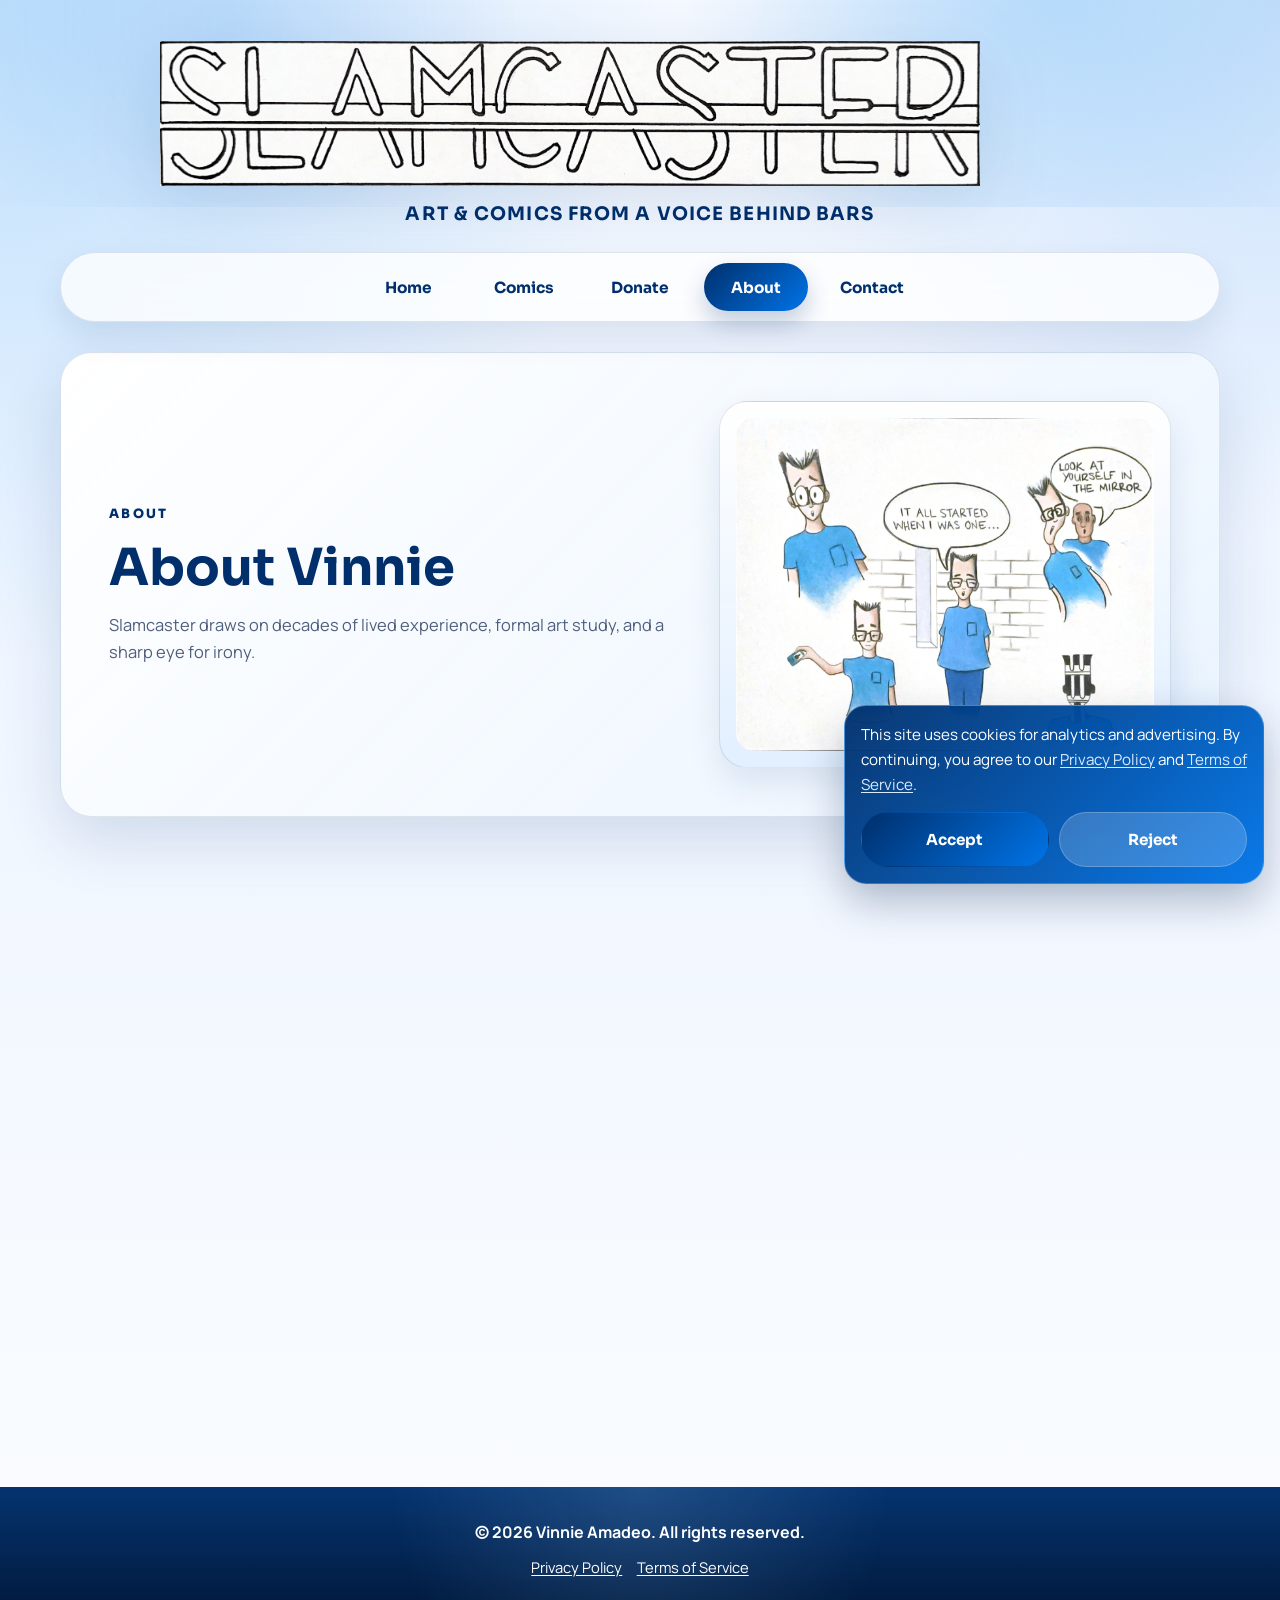
==== about.html @ 53036227 "modernization overhaul" ====
﻿<!DOCTYPE html>
<html lang="en">
<head>
  <meta charset="UTF-8" />
  <meta name="viewport" content="width=device-width, initial-scale=1.0" />
  <title>About - Slamcaster</title>
  <link rel="icon" type="image/png" href="logos/SCLOGO-PFP-1-min.png" />
  <link rel="stylesheet" href="assets/css/site.css" />
  <script async src="https://www.googletagmanager.com/gtag/js?id=G-ZVPXQR0PH9"></script>
  <script>
    window.dataLayer = window.dataLayer || [];
    function gtag() { dataLayer.push(arguments); }
    gtag("consent", "default", {
      ad_storage: "denied",
      analytics_storage: "denied"
    });
    gtag("js", new Date());
    gtag("config", "G-ZVPXQR0PH9");
  </script>
  <script src="assets/js/site.js" defer></script>
</head>
<body>
  <div class="site-shell">
    <header class="hero-header">
      <div class="page-width header-inner" data-reveal>
        <a class="brand-link" href="index.html" aria-label="Slamcaster home">
          <img class="brand-logo" src="Sc-logo1-1.png" alt="Slamcaster Logo" />
        </a>
        <p class="tagline">Art &amp; Comics from a Voice Behind Bars</p>
      </div>
    </header>

    <div class="nav-shell">
      <div class="page-width nav-inner">
        <button class="menu-toggle" type="button" aria-expanded="false" aria-controls="site-nav" data-menu-toggle>Menu</button>
        <nav class="site-nav" id="site-nav" data-site-nav>
          <a class="nav-link" href="index.html">Home</a>
          <a class="nav-link" href="comics.html">Comics</a>
          <a class="nav-link" href="donate.html">Donate</a>
          <a class="nav-link" href="about.html">About</a>
          <a class="nav-link" href="contact.html">Contact</a>
        </nav>
      </div>
    </div>

    <main class="page page-width">
      <section class="page-hero" data-reveal>
        <div class="hero-copy">
          <p class="eyebrow">About</p>
          <h1 class="page-title">About Vinnie</h1>
          <p class="page-intro">Slamcaster draws on decades of lived experience, formal art study, and a sharp eye for irony.</p>
        </div>

        <div class="hero-media">
          <div class="image-frame">
            <img src="logos/SCLOGO-vinnie-clones-1-min.png" alt="Vinnie Amadeo" />
          </div>
        </div>
      </section>

      <section class="split-layout">
        <article class="panel prose-card" data-reveal>
          <h2 class="panel-title">About Vinnie</h2>
          <p>Slamcaster draws on Vinnie Amadeo&#39;s 30+ years in the California penal system, starting out in Los Padrinos Juvenile Hall at the age of 14 and continuing through an as-yet-undetermined release date set by the California Board of Parole Hearings. Mr. Amadeo immersed himself in the arts in total isolation for over ten years at the Pelican Bay Fine Arts Academy and spent an additional two years studying comics and sequential art at Lancaster State University. His lifelong vision? To poke fun at every inmate, guard, nurse, doctor, psychiatrist, dentist, gang member, or anyone else unlucky enough to fall in the sights of his sketch pencil.</p>
          <p>Every comic he draws is rooted in a real event that actually happened. As Vinnie says, "Humor allows you to make a point without drawing blood." While he might be poking fun at just about everyone in his visual range, he&#39;s never trying to hurt feelings-he just loves irony, and there&#39;s a whole lot of that going on &#39;round here.</p>
        </article>

        <aside class="panel" data-reveal>
          <h2 class="panel-title">Visual Identity</h2>
          <p class="panel-subtitle">The Slamcaster logo family stays front and center in the redesign while the page layout becomes cleaner, brighter, and easier to navigate.</p>
          <div class="image-frame">
            <img src="logos/SCLOGO-vinnie-clones-1-min.png" alt="Vinnie Amadeo logo art" />
          </div>
        </aside>
      </section>
    </main>

    <footer class="site-footer">
      <div class="page-width footer-inner">
        <p class="footer-copy">&copy; 2026 Vinnie Amadeo. All rights reserved.</p>
        <div class="footer-links">
          <a href="privacy.html">Privacy Policy</a>
          <a href="terms.html">Terms of Service</a>
        </div>
      </div>
    </footer>
  </div>
</body>
</html>
---- assets/css/site.css ----
﻿@import url("https://fonts.googleapis.com/css2?family=Manrope:wght@400;500;600;700;800&family=Sora:wght@400;600;700;800&display=swap");

:root {
  --navy: #002f6c;
  --blue: #0074e8;
  --sky: #90caf9;
  --ink: #10223f;
  --muted: #4f5f7b;
  --surface: rgba(255, 255, 255, 0.82);
  --surface-strong: #ffffff;
  --surface-soft: rgba(235, 245, 255, 0.9);
  --border: rgba(0, 47, 108, 0.12);
  --border-strong: rgba(0, 47, 108, 0.2);
  --shadow: 0 24px 60px rgba(0, 47, 108, 0.14);
  --shadow-soft: 0 14px 32px rgba(0, 47, 108, 0.1);
  --radius-xl: 32px;
  --radius-lg: 24px;
  --radius-md: 18px;
  --radius-sm: 14px;
}

*,
*::before,
*::after {
  box-sizing: border-box;
}

html {
  scroll-behavior: smooth;
}

body {
  margin: 0;
  min-height: 100vh;
  font-family: "Manrope", "Trebuchet MS", sans-serif;
  line-height: 1.65;
  color: var(--ink);
  background:
    radial-gradient(circle at top left, rgba(144, 202, 249, 0.55), transparent 32%),
    radial-gradient(circle at top right, rgba(0, 116, 232, 0.18), transparent 26%),
    linear-gradient(180deg, #f5f9ff 0%, #eef5ff 38%, #fbfdff 100%);
}

body::before {
  content: "";
  position: fixed;
  inset: 0;
  pointer-events: none;
  background-image: linear-gradient(rgba(255, 255, 255, 0.28) 1px, transparent 1px),
    linear-gradient(90deg, rgba(255, 255, 255, 0.28) 1px, transparent 1px);
  background-size: 34px 34px;
  mask-image: radial-gradient(circle at center, black 35%, transparent 100%);
  opacity: 0.26;
}

img {
  display: block;
  max-width: 100%;
}

a {
  color: var(--blue);
  text-decoration-thickness: 0.08em;
  text-underline-offset: 0.16em;
}

a:hover {
  text-decoration-color: currentColor;
}

button,
input {
  font: inherit;
}

.site-shell {
  position: relative;
  isolation: isolate;
}

.page-width {
  width: min(1160px, calc(100% - 2rem));
  margin: 0 auto;
}

.hero-header {
  position: relative;
  padding: clamp(1.75rem, 3.2vw, 3rem) 0 1.4rem;
}

.hero-header::before {
  content: "";
  position: absolute;
  inset: 0 0 18% 0;
  background:
    radial-gradient(circle at 18% 12%, rgba(0, 116, 232, 0.12), transparent 28%),
    radial-gradient(circle at 82% 0%, rgba(144, 202, 249, 0.5), transparent 34%);
  z-index: -1;
}

.header-inner {
  display: grid;
  justify-items: center;
  gap: 0.85rem;
  text-align: center;
}

.brand-link {
  display: inline-flex;
  max-width: min(960px, 100%);
}

.brand-logo {
  width: min(100%, 820px);
  height: auto;
  filter: drop-shadow(0 18px 35px rgba(0, 47, 108, 0.12));
}

.tagline {
  margin: 0;
  color: var(--navy);
  font-family: "Sora", "Trebuchet MS", sans-serif;
  font-size: clamp(1rem, 1.45vw, 1.22rem);
  font-weight: 700;
  letter-spacing: 0.06em;
  text-transform: uppercase;
}

.nav-shell {
  position: sticky;
  top: 0;
  z-index: 30;
  padding-bottom: 0.6rem;
}

.nav-inner {
  display: flex;
  align-items: center;
  justify-content: center;
  gap: 1rem;
  padding: 0.6rem 1rem;
  border: 1px solid var(--border);
  border-radius: 999px;
  background: rgba(255, 255, 255, 0.76);
  backdrop-filter: blur(18px);
  box-shadow: var(--shadow-soft);
}

.menu-toggle {
  display: none;
  padding: 0.7rem 1rem;
  border: 1px solid var(--border-strong);
  border-radius: 999px;
  background: var(--surface-strong);
  color: var(--navy);
  font-weight: 800;
  cursor: pointer;
}

.site-nav {
  display: flex;
  flex-wrap: wrap;
  align-items: center;
  justify-content: center;
  gap: 0.75rem;
}

.nav-link {
  display: inline-flex;
  align-items: center;
  justify-content: center;
  min-width: 104px;
  padding: 0.72rem 1.15rem;
  border-radius: 999px;
  color: var(--navy);
  text-decoration: none;
  font-family: "Sora", "Trebuchet MS", sans-serif;
  font-size: 0.96rem;
  font-weight: 700;
  transition: transform 0.2s ease, background-color 0.2s ease, color 0.2s ease,
    box-shadow 0.2s ease;
}

.nav-link:hover,
.nav-link:focus-visible {
  color: var(--surface-strong);
  background: linear-gradient(135deg, var(--navy), var(--blue));
  box-shadow: 0 12px 24px rgba(0, 47, 108, 0.2);
  transform: translateY(-1px);
}

.nav-link[aria-current="page"] {
  color: var(--surface-strong);
  background: linear-gradient(135deg, var(--navy), var(--blue));
  box-shadow: 0 12px 24px rgba(0, 47, 108, 0.24);
}

.page {
  padding: 1.25rem 0 3rem;
}

.page-hero {
  position: relative;
  display: grid;
  grid-template-columns: minmax(0, 1.1fr) minmax(300px, 0.85fr);
  gap: 1.6rem;
  align-items: center;
  padding: clamp(1.5rem, 4vw, 3rem);
  border: 1px solid var(--border);
  border-radius: var(--radius-xl);
  background:
    linear-gradient(135deg, rgba(255, 255, 255, 0.96), rgba(232, 243, 255, 0.9)),
    var(--surface-strong);
  box-shadow: var(--shadow);
  overflow: hidden;
}

.page-hero::after {
  content: "";
  position: absolute;
  inset: auto -5% -45% auto;
  width: min(44vw, 440px);
  aspect-ratio: 1;
  border-radius: 50%;
  background: radial-gradient(circle, rgba(0, 116, 232, 0.16), transparent 68%);
  z-index: 0;
}

.page-hero > * {
  position: relative;
  z-index: 1;
}

.page-hero.hero-single {
  grid-template-columns: 1fr;
}

.hero-copy {
  display: grid;
  gap: 1rem;
}

.eyebrow {
  margin: 0;
  color: var(--navy);
  font-family: "Sora", "Trebuchet MS", sans-serif;
  font-size: 0.8rem;
  font-weight: 800;
  letter-spacing: 0.18em;
  text-transform: uppercase;
}

.page-title {
  margin: 0;
  font-family: "Sora", "Trebuchet MS", sans-serif;
  font-size: clamp(2rem, 4vw, 3.8rem);
  line-height: 1.05;
  color: var(--navy);
}

.page-intro {
  margin: 0;
  max-width: 62ch;
  color: var(--muted);
  font-size: 1.03rem;
}

.hero-actions {
  display: flex;
  flex-wrap: wrap;
  gap: 0.8rem;
}

.hero-media,
.hero-logo-stack,
.image-stack {
  display: grid;
  gap: 1rem;
}

.hero-logo-stack {
  grid-template-columns: repeat(2, minmax(0, 1fr));
}

.hero-logo-frame,
.image-frame,
.landscape-logo-frame {
  padding: 1rem;
  border: 1px solid var(--border);
  border-radius: calc(var(--radius-lg) + 4px);
  background: linear-gradient(180deg, rgba(255, 255, 255, 0.96), rgba(224, 238, 255, 0.92));
  box-shadow: var(--shadow-soft);
}

.hero-logo-frame img,
.image-frame img,
.landscape-logo-frame img {
  width: 100%;
  height: auto;
  border-radius: var(--radius-md);
}

.button {
  display: inline-flex;
  align-items: center;
  justify-content: center;
  gap: 0.45rem;
  padding: 0.88rem 1.3rem;
  border: 1px solid transparent;
  border-radius: 999px;
  background: linear-gradient(135deg, var(--navy), var(--blue));
  color: var(--surface-strong);
  font-family: "Sora", "Trebuchet MS", sans-serif;
  font-size: 0.95rem;
  font-weight: 700;
  text-decoration: none;
  cursor: pointer;
  transition: transform 0.2s ease, box-shadow 0.2s ease, border-color 0.2s ease,
    background-color 0.2s ease;
}

.button:hover,
.button:focus-visible {
  transform: translateY(-1px);
  box-shadow: 0 16px 32px rgba(0, 47, 108, 0.24);
}

.button.secondary {
  border-color: var(--border-strong);
  background: rgba(255, 255, 255, 0.88);
  color: var(--navy);
  box-shadow: none;
}

.button.secondary:hover,
.button.secondary:focus-visible {
  background: var(--surface-strong);
  box-shadow: 0 12px 24px rgba(0, 47, 108, 0.12);
}

.button.small {
  padding: 0.72rem 1rem;
  font-size: 0.88rem;
}

.content-grid {
  display: grid;
  gap: 1.25rem;
  margin-top: 1.5rem;
}

.two-column-grid {
  grid-template-columns: repeat(2, minmax(0, 1fr));
}

.split-layout {
  display: grid;
  grid-template-columns: minmax(0, 1.08fr) minmax(300px, 0.92fr);
  gap: 1.25rem;
  margin-top: 1.5rem;
  align-items: start;
}

.panel,
.legal-article,
.toc-card,
.comic-archive {
  border: 1px solid var(--border);
  border-radius: var(--radius-lg);
  background: linear-gradient(180deg, rgba(255, 255, 255, 0.96), rgba(240, 247, 255, 0.92));
  box-shadow: var(--shadow-soft);
}

.panel {
  padding: clamp(1.2rem, 3vw, 1.8rem);
}

.panel-title {
  margin: 0 0 1rem;
  font-family: "Sora", "Trebuchet MS", sans-serif;
  font-size: clamp(1.15rem, 2vw, 1.45rem);
  color: var(--navy);
}

.panel-subtitle {
  margin: -0.35rem 0 1rem;
  color: var(--muted);
}

.release-list {
  margin: 0;
  padding: 0;
  list-style: none;
  display: grid;
  gap: 0.72rem;
}

.release-list li {
  padding: 0.9rem 1rem;
  border: 1px solid rgba(0, 116, 232, 0.14);
  border-radius: var(--radius-sm);
  background: rgba(255, 255, 255, 0.8);
  font-weight: 700;
  color: var(--ink);
}

.prose-card p,
.legal-article p,
.legal-article li,
.info-card p,
.mail-card p,
.donate-card p {
  margin-top: 0;
  color: var(--ink);
}

.prose-card p:last-child,
.info-card p:last-child,
.mail-card p:last-child,
.donate-card p:last-child {
  margin-bottom: 0;
}

.info-grid {
  display: grid;
  grid-template-columns: repeat(2, minmax(0, 1fr));
  gap: 1.25rem;
  margin-top: 1.5rem;
}

.contact-link {
  font-size: 1.1rem;
  font-weight: 700;
  word-break: break-word;
}

.mail-card address {
  margin: 0;
  font-style: normal;
  font-size: 1.05rem;
  line-height: 1.9;
}

.donate-layout {
  display: grid;
  grid-template-columns: minmax(0, 1.1fr) minmax(300px, 0.9fr);
  gap: 1.25rem;
  margin-top: 1.5rem;
  align-items: start;
}

.fine-print {
  color: var(--muted);
  font-size: 0.96rem;
}

.legal-shell {
  display: grid;
  grid-template-columns: minmax(230px, 280px) minmax(0, 1fr);
  gap: 1.25rem;
  align-items: start;
  margin-top: 1.5rem;
}

.toc-card {
  position: sticky;
  top: 6.2rem;
  padding: 1.15rem;
}

.toc-heading {
  margin: 0 0 0.75rem;
  color: var(--navy);
  font-family: "Sora", "Trebuchet MS", sans-serif;
  font-size: 1rem;
  font-weight: 700;
}

.toc-list {
  display: grid;
  gap: 0.4rem;
}

.toc-list a {
  display: block;
  padding: 0.55rem 0.7rem;
  border-radius: 12px;
  color: var(--muted);
  font-size: 0.94rem;
  font-weight: 700;
  text-decoration: none;
  transition: background-color 0.2s ease, color 0.2s ease;
}

.toc-list a:hover,
.toc-list a:focus-visible {
  background: rgba(0, 116, 232, 0.1);
  color: var(--navy);
}

.toc-list a.toc-sub {
  padding-left: 1.15rem;
  font-size: 0.88rem;
  font-weight: 600;
}

.legal-article {
  padding: clamp(1.3rem, 3vw, 2rem);
}

.legal-article h1,
.legal-article h2,
.legal-article h3 {
  margin-top: 0;
  font-family: "Sora", "Trebuchet MS", sans-serif;
  color: var(--navy);
}

.legal-article h1 {
  margin-bottom: 1.25rem;
  font-size: clamp(1.8rem, 3vw, 2.5rem);
}

.legal-article h2 {
  margin-bottom: 0.7rem;
  font-size: clamp(1.15rem, 2vw, 1.45rem);
}

.legal-article h3 {
  margin-bottom: 0.55rem;
  font-size: 1rem;
}

.legal-article section + section {
  margin-top: 1.4rem;
  padding-top: 1.4rem;
  border-top: 1px solid rgba(0, 47, 108, 0.08);
}

.legal-article ul {
  margin: 0 0 1rem 1.2rem;
  padding: 0;
}

.comic-archive {
  padding: clamp(1.15rem, 3vw, 1.7rem);
  margin-top: 1.5rem;
}

.archive-toolbar {
  display: grid;
  grid-template-columns: minmax(0, 1fr) auto auto;
  gap: 0.85rem;
  align-items: center;
  margin-bottom: 1rem;
}

.search-field {
  display: block;
}

.search-field input {
  width: 100%;
  padding: 0.92rem 1rem;
  border: 1px solid var(--border-strong);
  border-radius: 999px;
  background: rgba(255, 255, 255, 0.88);
  color: var(--ink);
}

.search-field input:focus {
  outline: 2px solid rgba(0, 116, 232, 0.18);
  outline-offset: 2px;
  border-color: rgba(0, 116, 232, 0.38);
}

.count-pill {
  display: inline-flex;
  align-items: center;
  justify-content: center;
  min-height: 46px;
  padding: 0.75rem 1rem;
  border-radius: 999px;
  background: rgba(0, 47, 108, 0.08);
  color: var(--navy);
  font-family: "Sora", "Trebuchet MS", sans-serif;
  font-size: 0.9rem;
  font-weight: 700;
}

.toolbar-actions {
  display: flex;
  flex-wrap: wrap;
  justify-content: flex-end;
  gap: 0.7rem;
}

.comic-grid {
  display: grid;
  grid-template-columns: repeat(2, minmax(0, 1fr));
  gap: 1rem;
}

.comic-card {
  border: 1px solid rgba(0, 47, 108, 0.1);
  border-radius: 22px;
  background: rgba(255, 255, 255, 0.84);
  box-shadow: 0 12px 26px rgba(0, 47, 108, 0.08);
  overflow: hidden;
}

.comic-toggle {
  width: 100%;
  display: flex;
  align-items: center;
  justify-content: space-between;
  gap: 1rem;
  padding: 1rem 1.1rem;
  border: 0;
  background: transparent;
  color: var(--ink);
  text-align: left;
  cursor: pointer;
}

.comic-name {
  font-family: "Sora", "Trebuchet MS", sans-serif;
  font-size: 1rem;
  font-weight: 700;
  color: var(--navy);
}

.comic-arrow {
  flex: 0 0 auto;
  color: var(--blue);
  font-size: 1rem;
  transition: transform 0.25s ease;
}

.comic-card.is-open .comic-arrow {
  transform: rotate(90deg);
}

.comic-panel {
  display: grid;
  grid-template-rows: 0fr;
  transition: grid-template-rows 0.35s ease;
}

.comic-card.is-open .comic-panel {
  grid-template-rows: 1fr;
}

.comic-panel-inner {
  overflow: hidden;
}

.comic-panel-content {
  padding: 0 1.1rem 1.1rem;
}

.comic-actions {
  display: flex;
  flex-wrap: wrap;
  align-items: center;
  justify-content: space-between;
  gap: 0.75rem;
  margin-bottom: 0.9rem;
  color: var(--muted);
  font-size: 0.9rem;
}

.comic-link {
  display: block;
  border-radius: 18px;
  overflow: hidden;
  box-shadow: var(--shadow-soft);
}

.comic-image {
  width: 100%;
  height: auto;
  background: var(--surface-strong);
}

.empty-state {
  margin: 0 0 1rem;
  color: var(--muted);
  font-weight: 700;
}

.landscape-logo-frame {
  margin-top: 1.5rem;
}

.site-footer {
  margin-top: 1rem;
  padding: 2rem 0 2.5rem;
  background:
    radial-gradient(circle at top center, rgba(144, 202, 249, 0.18), transparent 38%),
    linear-gradient(180deg, rgba(0, 47, 108, 0.98), rgba(0, 24, 58, 1));
  color: var(--surface-strong);
}

.footer-inner {
  display: grid;
  gap: 0.65rem;
  justify-items: center;
  text-align: center;
}

.footer-copy {
  margin: 0;
  font-weight: 700;
}

.footer-links {
  display: flex;
  flex-wrap: wrap;
  justify-content: center;
  gap: 0.9rem;
}

.footer-links a {
  color: var(--surface-strong);
  font-size: 0.92rem;
  text-decoration: underline;
}

.cookie-banner {
  position: fixed;
  right: 1rem;
  bottom: 1rem;
  width: min(420px, calc(100% - 2rem));
  padding: 1rem;
  border: 1px solid rgba(255, 255, 255, 0.28);
  border-radius: 22px;
  background: linear-gradient(135deg, rgba(0, 47, 108, 0.96), rgba(0, 116, 232, 0.96));
  color: var(--surface-strong);
  box-shadow: 0 18px 42px rgba(0, 28, 68, 0.28);
  z-index: 50;
}

.cookie-banner p {
  margin: 0 0 0.9rem;
  font-size: 0.95rem;
}

.cookie-banner a {
  color: #d9ecff;
}

.cookie-actions {
  display: flex;
  flex-wrap: wrap;
  gap: 0.65rem;
}

.cookie-actions .button {
  flex: 1 1 140px;
}

.cookie-actions .button.secondary {
  background: rgba(255, 255, 255, 0.18);
  border-color: rgba(255, 255, 255, 0.22);
  color: var(--surface-strong);
}

.sr-only {
  position: absolute;
  width: 1px;
  height: 1px;
  padding: 0;
  margin: -1px;
  overflow: hidden;
  clip: rect(0, 0, 0, 0);
  white-space: nowrap;
  border: 0;
}

.js-ready [data-reveal] {
  opacity: 0;
  transform: translateY(18px);
  transition: opacity 0.45s ease, transform 0.45s ease;
}

.js-ready [data-reveal].is-visible {
  opacity: 1;
  transform: translateY(0);
}

@media (max-width: 980px) {
  .page-hero,
  .split-layout,
  .donate-layout,
  .legal-shell,
  .info-grid {
    grid-template-columns: 1fr;
  }

  .hero-logo-stack,
  .comic-grid,
  .two-column-grid {
    grid-template-columns: 1fr;
  }

  .toc-card {
    position: static;
  }

  .archive-toolbar {
    grid-template-columns: 1fr;
  }

  .toolbar-actions {
    justify-content: flex-start;
  }
}

@media (max-width: 700px) {
  .page-width {
    width: min(100%, calc(100% - 1rem));
  }

  .nav-inner {
    justify-content: space-between;
    border-radius: 28px;
  }

  .menu-toggle {
    display: inline-flex;
  }

  .site-nav {
    position: absolute;
    top: calc(100% + 0.6rem);
    left: 0;
    right: 0;
    display: none;
    padding: 0.75rem;
    border: 1px solid var(--border);
    border-radius: 24px;
    background: rgba(255, 255, 255, 0.96);
    box-shadow: var(--shadow-soft);
  }

  .site-nav.is-open {
    display: grid;
  }

  .nav-link {
    width: 100%;
  }

  .hero-actions,
  .cookie-actions {
    flex-direction: column;
  }

  .button,
  .button.small {
    width: 100%;
  }

  .comic-actions {
    align-items: flex-start;
    flex-direction: column;
  }
}

@media (prefers-reduced-motion: reduce) {
  html {
    scroll-behavior: auto;
  }

  *,
  *::before,
  *::after {
    animation: none !important;
    transition: none !important;
  }
}
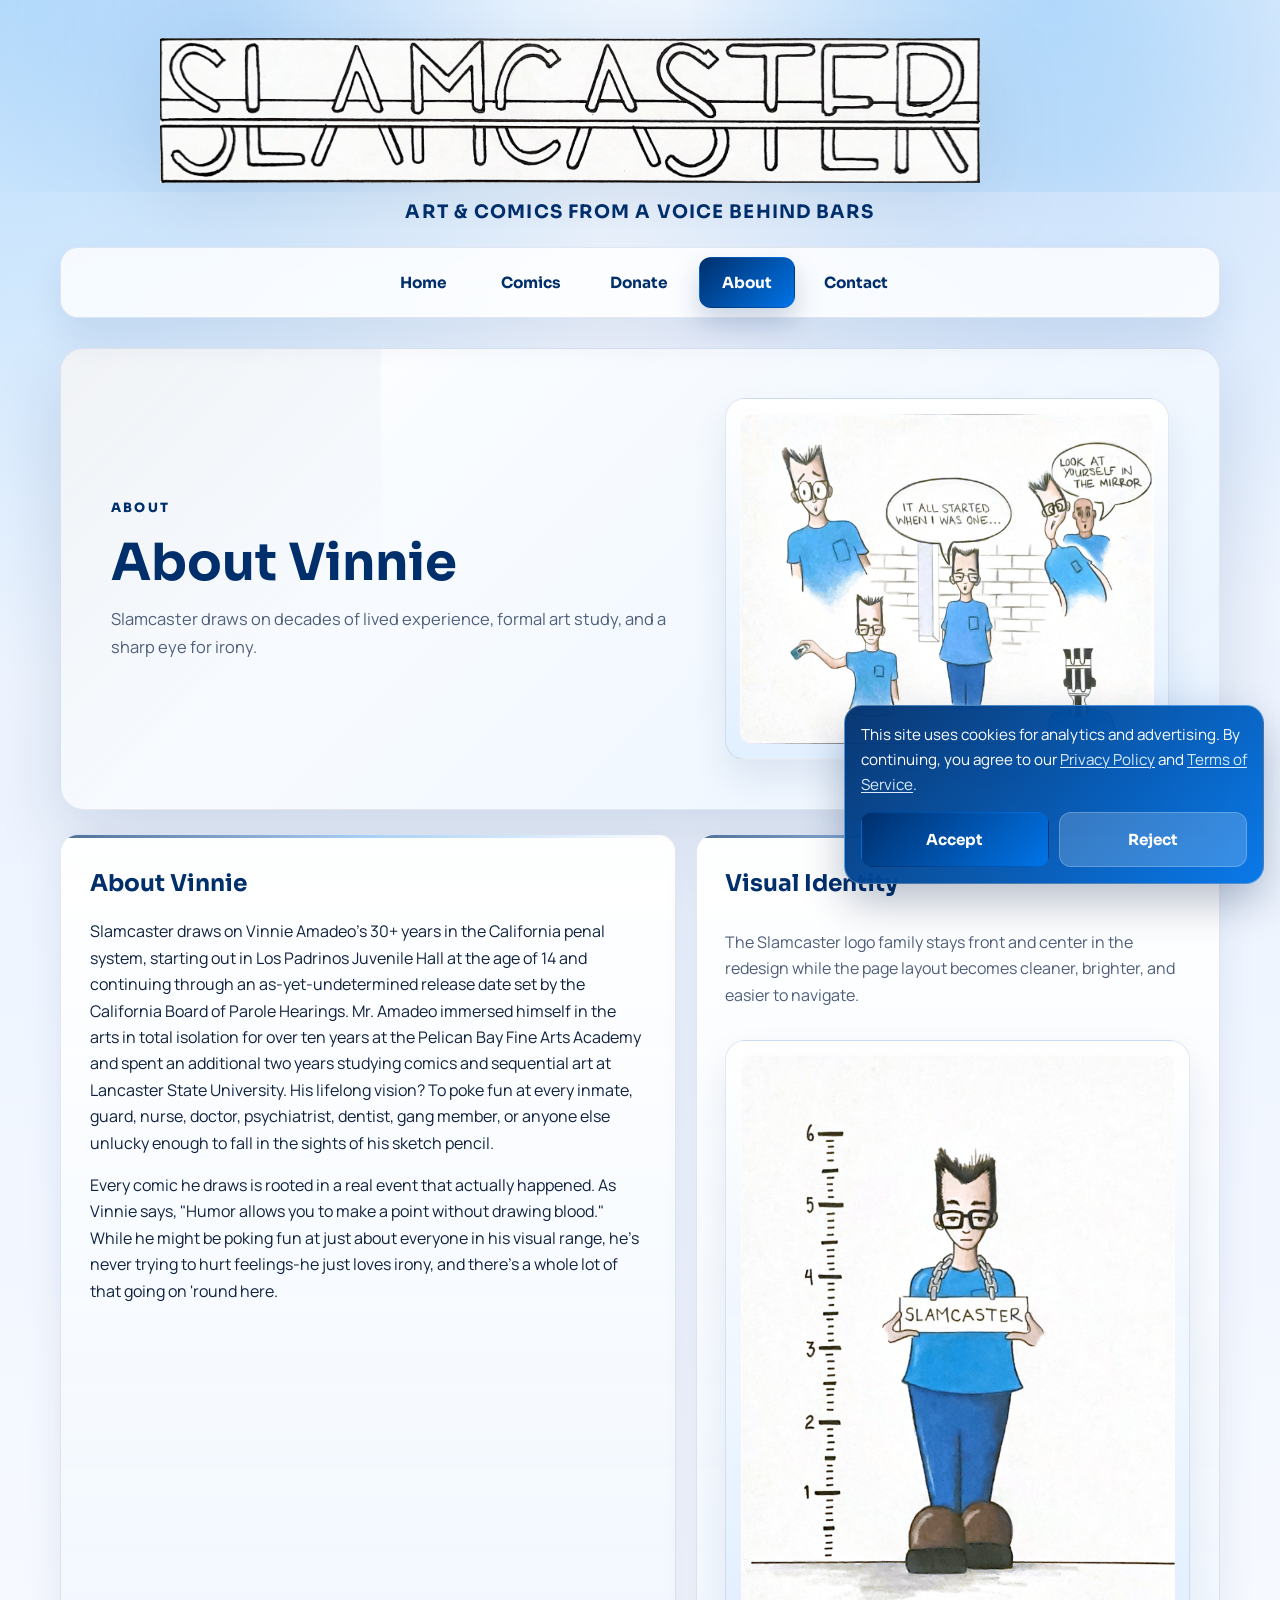
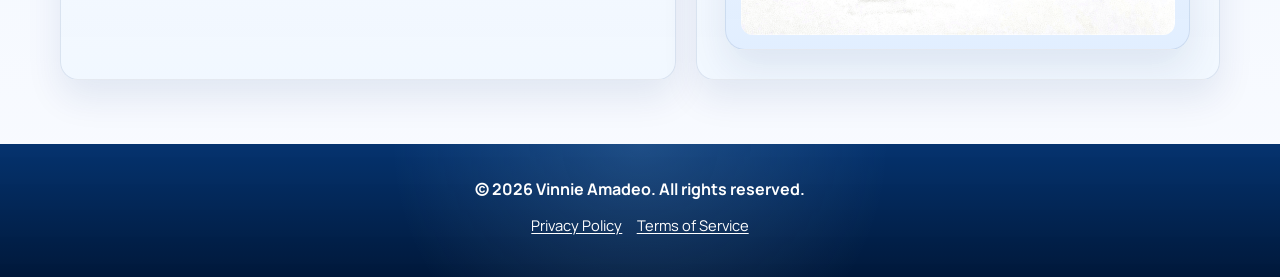
==== commit ff2af07f: "update jacq" ====
--- a/about.html
+++ b/about.html
@@ -44,7 +44,7 @@
     </div>
 
     <main class="page page-width">
-      <section class="page-hero" data-reveal>
+      <section class="page-hero about-hero" data-reveal>
         <div class="hero-copy">
           <p class="eyebrow">About</p>
           <h1 class="page-title">About Vinnie</h1>
@@ -58,18 +58,18 @@
         </div>
       </section>
 
-      <section class="split-layout">
+      <section class="split-layout about-layout">
         <article class="panel prose-card" data-reveal>
           <h2 class="panel-title">About Vinnie</h2>
           <p>Slamcaster draws on Vinnie Amadeo&#39;s 30+ years in the California penal system, starting out in Los Padrinos Juvenile Hall at the age of 14 and continuing through an as-yet-undetermined release date set by the California Board of Parole Hearings. Mr. Amadeo immersed himself in the arts in total isolation for over ten years at the Pelican Bay Fine Arts Academy and spent an additional two years studying comics and sequential art at Lancaster State University. His lifelong vision? To poke fun at every inmate, guard, nurse, doctor, psychiatrist, dentist, gang member, or anyone else unlucky enough to fall in the sights of his sketch pencil.</p>
           <p>Every comic he draws is rooted in a real event that actually happened. As Vinnie says, "Humor allows you to make a point without drawing blood." While he might be poking fun at just about everyone in his visual range, he&#39;s never trying to hurt feelings-he just loves irony, and there&#39;s a whole lot of that going on &#39;round here.</p>
         </article>
 
-        <aside class="panel" data-reveal>
+        <aside class="panel visual-card" data-reveal>
           <h2 class="panel-title">Visual Identity</h2>
           <p class="panel-subtitle">The Slamcaster logo family stays front and center in the redesign while the page layout becomes cleaner, brighter, and easier to navigate.</p>
           <div class="image-frame">
-            <img src="logos/SCLOGO-vinnie-clones-1-min.png" alt="Vinnie Amadeo logo art" />
+            <img src="logos/SCLOGO-vinnie-mugshot-1-min.png" alt="Vinnie Amadeo logo art" />
           </div>
         </aside>
       </section>
--- a/assets/css/site.css
+++ b/assets/css/site.css
@@ -6,17 +6,17 @@
   --sky: #90caf9;
   --ink: #10223f;
   --muted: #4f5f7b;
-  --surface: rgba(255, 255, 255, 0.82);
+  --surface: rgba(255, 255, 255, 0.84);
   --surface-strong: #ffffff;
-  --surface-soft: rgba(235, 245, 255, 0.9);
-  --border: rgba(0, 47, 108, 0.12);
-  --border-strong: rgba(0, 47, 108, 0.2);
-  --shadow: 0 24px 60px rgba(0, 47, 108, 0.14);
-  --shadow-soft: 0 14px 32px rgba(0, 47, 108, 0.1);
-  --radius-xl: 32px;
-  --radius-lg: 24px;
-  --radius-md: 18px;
-  --radius-sm: 14px;
+  --surface-soft: rgba(233, 243, 255, 0.9);
+  --border: rgba(0, 47, 108, 0.1);
+  --border-strong: rgba(0, 47, 108, 0.18);
+  --shadow: 0 28px 70px rgba(0, 34, 82, 0.14);
+  --shadow-soft: 0 18px 36px rgba(0, 47, 108, 0.09);
+  --radius-xl: 24px;
+  --radius-lg: 18px;
+  --radius-md: 12px;
+  --radius-sm: 8px;
 }
 
 *,
@@ -36,9 +36,9 @@
   line-height: 1.65;
   color: var(--ink);
   background:
-    radial-gradient(circle at top left, rgba(144, 202, 249, 0.55), transparent 32%),
-    radial-gradient(circle at top right, rgba(0, 116, 232, 0.18), transparent 26%),
-    linear-gradient(180deg, #f5f9ff 0%, #eef5ff 38%, #fbfdff 100%);
+    radial-gradient(circle at top left, rgba(144, 202, 249, 0.58), transparent 30%),
+    radial-gradient(circle at 84% 8%, rgba(0, 116, 232, 0.16), transparent 24%),
+    linear-gradient(180deg, #f3f8ff 0%, #edf4ff 42%, #f9fbff 100%);
 }
 
 body::before {
@@ -48,9 +48,9 @@
   pointer-events: none;
   background-image: linear-gradient(rgba(255, 255, 255, 0.28) 1px, transparent 1px),
     linear-gradient(90deg, rgba(255, 255, 255, 0.28) 1px, transparent 1px);
-  background-size: 34px 34px;
+  background-size: 42px 42px;
   mask-image: radial-gradient(circle at center, black 35%, transparent 100%);
-  opacity: 0.26;
+  opacity: 0.18;
 }
 
 img {
@@ -85,16 +85,16 @@
 
 .hero-header {
   position: relative;
-  padding: clamp(1.75rem, 3.2vw, 3rem) 0 1.4rem;
+  padding: clamp(1.5rem, 3vw, 2.75rem) 0 1.2rem;
 }
 
 .hero-header::before {
   content: "";
   position: absolute;
-  inset: 0 0 18% 0;
+  inset: 0 0 22% 0;
   background:
     radial-gradient(circle at 18% 12%, rgba(0, 116, 232, 0.12), transparent 28%),
-    radial-gradient(circle at 82% 0%, rgba(144, 202, 249, 0.5), transparent 34%);
+    radial-gradient(circle at 82% 0%, rgba(144, 202, 249, 0.55), transparent 34%);
   z-index: -1;
 }
 
@@ -113,7 +113,7 @@
 .brand-logo {
   width: min(100%, 820px);
   height: auto;
-  filter: drop-shadow(0 18px 35px rgba(0, 47, 108, 0.12));
+  filter: drop-shadow(0 22px 42px rgba(0, 47, 108, 0.12));
 }
 
 .tagline {
@@ -140,9 +140,9 @@
   gap: 1rem;
   padding: 0.6rem 1rem;
   border: 1px solid var(--border);
-  border-radius: 999px;
-  background: rgba(255, 255, 255, 0.76);
-  backdrop-filter: blur(18px);
+  border-radius: 18px;
+  background: rgba(255, 255, 255, 0.8);
+  backdrop-filter: blur(20px);
   box-shadow: var(--shadow-soft);
 }
 
@@ -150,7 +150,7 @@
   display: none;
   padding: 0.7rem 1rem;
   border: 1px solid var(--border-strong);
-  border-radius: 999px;
+  border-radius: 12px;
   background: var(--surface-strong);
   color: var(--navy);
   font-weight: 800;
@@ -169,9 +169,10 @@
   display: inline-flex;
   align-items: center;
   justify-content: center;
-  min-width: 104px;
-  padding: 0.72rem 1.15rem;
-  border-radius: 999px;
+  min-width: 96px;
+  padding: 0.72rem 1rem;
+  border: 1px solid transparent;
+  border-radius: 12px;
   color: var(--navy);
   text-decoration: none;
   font-family: "Sora", "Trebuchet MS", sans-serif;
@@ -183,16 +184,17 @@
 
 .nav-link:hover,
 .nav-link:focus-visible {
-  color: var(--surface-strong);
-  background: linear-gradient(135deg, var(--navy), var(--blue));
-  box-shadow: 0 12px 24px rgba(0, 47, 108, 0.2);
+  color: var(--navy);
+  border-color: rgba(0, 116, 232, 0.16);
+  background: rgba(233, 243, 255, 0.92);
+  box-shadow: 0 10px 22px rgba(0, 47, 108, 0.1);
   transform: translateY(-1px);
 }
 
 .nav-link[aria-current="page"] {
   color: var(--surface-strong);
   background: linear-gradient(135deg, var(--navy), var(--blue));
-  box-shadow: 0 12px 24px rgba(0, 47, 108, 0.24);
+  box-shadow: 0 14px 28px rgba(0, 47, 108, 0.2);
 }
 
 .page {
@@ -203,26 +205,36 @@
   position: relative;
   display: grid;
   grid-template-columns: minmax(0, 1.1fr) minmax(300px, 0.85fr);
-  gap: 1.6rem;
+  gap: clamp(1.4rem, 3vw, 2.4rem);
   align-items: center;
-  padding: clamp(1.5rem, 4vw, 3rem);
+  padding: clamp(1.5rem, 4vw, 3.1rem);
   border: 1px solid var(--border);
   border-radius: var(--radius-xl);
   background:
-    linear-gradient(135deg, rgba(255, 255, 255, 0.96), rgba(232, 243, 255, 0.9)),
+    linear-gradient(135deg, rgba(255, 255, 255, 0.97), rgba(232, 243, 255, 0.92)),
     var(--surface-strong);
   box-shadow: var(--shadow);
   overflow: hidden;
+  backdrop-filter: blur(14px);
 }
 
 .page-hero::after {
   content: "";
   position: absolute;
-  inset: auto -5% -45% auto;
-  width: min(44vw, 440px);
+  inset: auto -8% -48% auto;
+  width: min(42vw, 420px);
   aspect-ratio: 1;
   border-radius: 50%;
-  background: radial-gradient(circle, rgba(0, 116, 232, 0.16), transparent 68%);
+  background: radial-gradient(circle, rgba(0, 116, 232, 0.16), transparent 66%);
+  z-index: 0;
+}
+
+.page-hero::before {
+  content: "";
+  position: absolute;
+  inset: 0 auto 0 0;
+  width: min(42%, 320px);
+  background: linear-gradient(135deg, rgba(0, 47, 108, 0.06), transparent 75%);
   z-index: 0;
 }
 
@@ -233,6 +245,10 @@
 
 .page-hero.hero-single {
   grid-template-columns: 1fr;
+}
+
+.home-hero {
+  align-items: stretch;
 }
 
 .hero-copy {
@@ -278,6 +294,18 @@
   gap: 1rem;
 }
 
+.hero-showcase {
+  display: grid;
+  gap: 1rem;
+  height: 100%;
+}
+
+.hero-showcase-top {
+  display: grid;
+  grid-template-columns: minmax(0, 1.08fr) minmax(0, 0.92fr);
+  gap: 1rem;
+}
+
 .hero-logo-stack {
   grid-template-columns: repeat(2, minmax(0, 1fr));
 }
@@ -285,9 +313,9 @@
 .hero-logo-frame,
 .image-frame,
 .landscape-logo-frame {
-  padding: 1rem;
+  padding: 0.9rem;
   border: 1px solid var(--border);
-  border-radius: calc(var(--radius-lg) + 4px);
+  border-radius: calc(var(--radius-lg) + 2px);
   background: linear-gradient(180deg, rgba(255, 255, 255, 0.96), rgba(224, 238, 255, 0.92));
   box-shadow: var(--shadow-soft);
 }
@@ -298,6 +326,18 @@
   width: 100%;
   height: auto;
   border-radius: var(--radius-md);
+}
+
+.hero-logo-frame-tall {
+  align-self: stretch;
+}
+
+.hero-logo-frame-offset {
+  transform: translateY(1.4rem);
+}
+
+.hero-showcase-wide {
+  margin-top: 0.15rem;
 }
 
 .button {
@@ -307,7 +347,7 @@
   gap: 0.45rem;
   padding: 0.88rem 1.3rem;
   border: 1px solid transparent;
-  border-radius: 999px;
+  border-radius: 12px;
   background: linear-gradient(135deg, var(--navy), var(--blue));
   color: var(--surface-strong);
   font-family: "Sora", "Trebuchet MS", sans-serif;
@@ -369,10 +409,22 @@
   border-radius: var(--radius-lg);
   background: linear-gradient(180deg, rgba(255, 255, 255, 0.96), rgba(240, 247, 255, 0.92));
   box-shadow: var(--shadow-soft);
+  backdrop-filter: blur(14px);
 }
 
 .panel {
   padding: clamp(1.2rem, 3vw, 1.8rem);
+  position: relative;
+  overflow: hidden;
+}
+
+.panel::before {
+  content: "";
+  position: absolute;
+  inset: 0 0 auto 0;
+  height: 3px;
+  background: linear-gradient(90deg, rgba(0, 47, 108, 0.92), rgba(0, 116, 232, 0.45), transparent);
+  opacity: 0.75;
 }
 
 .panel-title {
@@ -396,12 +448,78 @@
 }
 
 .release-list li {
-  padding: 0.9rem 1rem;
-  border: 1px solid rgba(0, 116, 232, 0.14);
-  border-radius: var(--radius-sm);
-  background: rgba(255, 255, 255, 0.8);
+  margin: 0;
+}
+
+.release-link,
+.future-release-item {
+  display: grid;
+  grid-template-columns: auto 1fr auto;
+  align-items: center;
+  gap: 0.85rem;
+  width: 100%;
+  padding: 0.95rem 1rem;
+  border: 1px solid rgba(0, 47, 108, 0.1);
+  border-radius: 12px;
+  background: rgba(255, 255, 255, 0.74);
+  color: var(--ink);
   font-weight: 700;
-  color: var(--ink);
+  box-shadow: inset 0 1px 0 rgba(255, 255, 255, 0.58);
+}
+
+.release-link {
+  text-decoration: none;
+  transition: transform 0.2s ease, box-shadow 0.2s ease, border-color 0.2s ease,
+    background-color 0.2s ease;
+}
+
+.release-link::before,
+.future-release-item::before {
+  content: "";
+  width: 0.58rem;
+  height: 0.58rem;
+  border-radius: 2px;
+  background: linear-gradient(135deg, var(--navy), var(--blue));
+  box-shadow: 0 0 0 4px rgba(0, 116, 232, 0.08);
+}
+
+.release-link::after {
+  content: "\203A";
+  color: var(--blue);
+  font-size: 1.2rem;
+  line-height: 1;
+}
+
+.release-link:hover,
+.release-link:focus-visible {
+  transform: translateX(4px);
+  border-color: rgba(0, 116, 232, 0.26);
+  background: rgba(246, 250, 255, 0.96);
+  box-shadow: 0 16px 28px rgba(0, 47, 108, 0.1);
+}
+
+.release-link-upcoming::after {
+  content: "\2197";
+  font-size: 1rem;
+}
+
+.home-panel {
+  min-height: 100%;
+}
+
+.home-list-grid {
+  align-items: stretch;
+}
+
+.about-layout,
+.visual-card {
+  align-items: stretch;
+}
+
+.visual-card {
+  display: grid;
+  gap: 1rem;
+  align-content: start;
 }
 
 .prose-card p,
@@ -447,6 +565,20 @@
   gap: 1.25rem;
   margin-top: 1.5rem;
   align-items: start;
+}
+
+.donate-layout-single {
+  grid-template-columns: minmax(0, 760px);
+  justify-content: center;
+}
+
+.donate-image-frame {
+  height: 100%;
+}
+
+.donate-notice-card {
+  justify-self: center;
+  width: 100%;
 }
 
 .fine-print {
@@ -563,7 +695,7 @@
   width: 100%;
   padding: 0.92rem 1rem;
   border: 1px solid var(--border-strong);
-  border-radius: 999px;
+  border-radius: 14px;
   background: rgba(255, 255, 255, 0.88);
   color: var(--ink);
 }
@@ -580,7 +712,7 @@
   justify-content: center;
   min-height: 46px;
   padding: 0.75rem 1rem;
-  border-radius: 999px;
+  border-radius: 14px;
   background: rgba(0, 47, 108, 0.08);
   color: var(--navy);
   font-family: "Sora", "Trebuchet MS", sans-serif;
@@ -603,10 +735,22 @@
 
 .comic-card {
   border: 1px solid rgba(0, 47, 108, 0.1);
-  border-radius: 22px;
+  border-radius: 16px;
   background: rgba(255, 255, 255, 0.84);
-  box-shadow: 0 12px 26px rgba(0, 47, 108, 0.08);
+  box-shadow: 0 14px 28px rgba(0, 47, 108, 0.08);
   overflow: hidden;
+  scroll-margin-top: 7rem;
+  transition: border-color 0.2s ease, box-shadow 0.2s ease, transform 0.2s ease;
+}
+
+.comic-card.is-open {
+  border-color: rgba(0, 47, 108, 0.16);
+  box-shadow: 0 20px 38px rgba(0, 47, 108, 0.12);
+}
+
+.comic-card:target {
+  border-color: rgba(0, 116, 232, 0.36);
+  box-shadow: 0 24px 42px rgba(0, 47, 108, 0.16);
 }
 
 .comic-toggle {
@@ -621,6 +765,17 @@
   color: var(--ink);
   text-align: left;
   cursor: pointer;
+  transition: background-color 0.2s ease;
+}
+
+.comic-toggle:hover,
+.comic-toggle:focus-visible {
+  background: rgba(233, 243, 255, 0.7);
+}
+
+.comic-card.is-open .comic-toggle {
+  background: linear-gradient(180deg, rgba(248, 251, 255, 0.98), rgba(239, 247, 255, 0.94));
+  border-bottom: 1px solid rgba(0, 47, 108, 0.08);
 }
 
 .comic-name {
@@ -672,7 +827,7 @@
 
 .comic-link {
   display: block;
-  border-radius: 18px;
+  border-radius: 12px;
   overflow: hidden;
   box-shadow: var(--shadow-soft);
 }
@@ -691,6 +846,24 @@
 
 .landscape-logo-frame {
   margin-top: 1.5rem;
+}
+
+.future-release-panel {
+  margin-top: 1.25rem;
+}
+
+.future-release-list {
+  grid-template-columns: repeat(2, minmax(0, 1fr));
+}
+
+.future-release-item {
+  scroll-margin-top: 7rem;
+}
+
+.future-release-item:target {
+  border-color: rgba(0, 116, 232, 0.36);
+  background: rgba(245, 250, 255, 0.98);
+  box-shadow: 0 18px 34px rgba(0, 47, 108, 0.12);
 }
 
 .site-footer {
@@ -734,7 +907,7 @@
   width: min(420px, calc(100% - 2rem));
   padding: 1rem;
   border: 1px solid rgba(255, 255, 255, 0.28);
-  border-radius: 22px;
+  border-radius: 18px;
   background: linear-gradient(135deg, rgba(0, 47, 108, 0.96), rgba(0, 116, 232, 0.96));
   color: var(--surface-strong);
   box-shadow: 0 18px 42px rgba(0, 28, 68, 0.28);
@@ -789,6 +962,123 @@
   transform: translateY(0);
 }
 
+.legal-toolbar {
+  display: grid;
+  grid-template-columns: minmax(0, 1fr) auto;
+  gap: 1rem;
+  align-items: start;
+  margin-bottom: 1rem;
+  padding: 1rem;
+  border: 1px solid rgba(0, 47, 108, 0.1);
+  border-radius: 16px;
+  background: rgba(255, 255, 255, 0.78);
+  box-shadow: inset 0 1px 0 rgba(255, 255, 255, 0.55);
+}
+
+.legal-toolbar-main {
+  display: grid;
+  gap: 0.75rem;
+}
+
+.legal-toolbar-copy {
+  margin: 0;
+  color: var(--muted);
+  font-size: 0.95rem;
+}
+
+.legal-search {
+  max-width: 520px;
+}
+
+.legal-toolbar-side {
+  display: grid;
+  gap: 0.75rem;
+  justify-items: end;
+}
+
+.legal-count {
+  min-width: 118px;
+}
+
+.legal-toolbar-actions {
+  justify-content: flex-end;
+}
+
+.legal-article[data-legal-accordion] {
+  padding-bottom: 1.2rem;
+}
+
+.legal-article[data-legal-accordion] > section {
+  margin-top: 0;
+}
+
+.legal-section {
+  overflow: hidden;
+  border: 1px solid rgba(0, 47, 108, 0.12);
+  border-radius: 16px;
+  background: rgba(255, 255, 255, 0.78);
+  box-shadow: 0 10px 24px rgba(0, 47, 108, 0.08);
+}
+
+.legal-section + .legal-section {
+  margin-top: 0.9rem;
+}
+
+.legal-section[hidden] {
+  display: none;
+}
+
+.legal-summary {
+  display: flex;
+  align-items: center;
+  justify-content: space-between;
+  gap: 1rem;
+  padding: 1rem 1.15rem;
+  cursor: pointer;
+  list-style: none;
+  background: linear-gradient(180deg, rgba(255, 255, 255, 0.92), rgba(236, 245, 255, 0.9));
+}
+
+.legal-summary::-webkit-details-marker {
+  display: none;
+}
+
+.legal-summary::marker {
+  content: "";
+}
+
+.legal-summary-title {
+  color: var(--navy);
+  font-family: "Sora", "Trebuchet MS", sans-serif;
+  font-size: 0.96rem;
+  font-weight: 700;
+}
+
+.legal-summary-meta {
+  flex: 0 0 auto;
+  color: var(--muted);
+  font-size: 0.82rem;
+  font-weight: 700;
+  letter-spacing: 0.04em;
+  text-transform: uppercase;
+}
+
+.legal-section[open] .legal-summary {
+  border-bottom: 1px solid rgba(0, 47, 108, 0.09);
+}
+
+.legal-section-body {
+  padding: 1rem 1.15rem 1.15rem;
+}
+
+.legal-section-body p:last-child,
+.legal-section-body ul:last-child {
+  margin-bottom: 0;
+}
+
+.legal-section-body h3 {
+  margin-top: 1.2rem;
+}
 @media (max-width: 980px) {
   .page-hero,
   .split-layout,
@@ -799,11 +1089,17 @@
   }
 
   .hero-logo-stack,
+  .hero-showcase-top,
+  .future-release-list,
   .comic-grid,
   .two-column-grid {
     grid-template-columns: 1fr;
   }
 
+  .hero-logo-frame-offset {
+    transform: none;
+  }
+
   .toc-card {
     position: static;
   }
@@ -824,7 +1120,7 @@
 
   .nav-inner {
     justify-content: space-between;
-    border-radius: 28px;
+    border-radius: 16px;
   }
 
   .menu-toggle {
@@ -839,7 +1135,7 @@
     display: none;
     padding: 0.75rem;
     border: 1px solid var(--border);
-    border-radius: 24px;
+    border-radius: 16px;
     background: rgba(255, 255, 255, 0.96);
     box-shadow: var(--shadow-soft);
   }
@@ -855,6 +1151,20 @@
   .hero-actions,
   .cookie-actions {
     flex-direction: column;
+  }
+
+  .page {
+    padding-top: 0.9rem;
+  }
+
+  .page-hero {
+    padding: 1.25rem;
+  }
+
+  .release-link,
+  .future-release-item {
+    padding: 0.9rem 0.92rem;
+    gap: 0.7rem;
   }
 
   .button,
@@ -880,3 +1190,105 @@
     transition: none !important;
   }
 }
+
+
+@media (max-width: 980px) {
+  .legal-toolbar {
+    grid-template-columns: 1fr;
+  }
+
+  .legal-toolbar-side {
+    justify-items: stretch;
+  }
+
+  .legal-count {
+    width: fit-content;
+  }
+}
+
+@media (max-width: 700px) {
+  .legal-summary {
+    align-items: flex-start;
+    flex-direction: column;
+  }
+
+  .legal-summary-meta {
+    white-space: normal;
+  }
+}
+
+.terms-shell {
+  grid-template-columns: 1fr;
+}
+
+.terms-toc {
+  position: static;
+  padding: 1rem 1.1rem;
+}
+
+.terms-toc .toc-heading {
+  margin-bottom: 0.9rem;
+}
+
+.terms-toc .toc-list {
+  grid-template-columns: repeat(auto-fit, minmax(220px, 1fr));
+  gap: 0.7rem;
+}
+
+.terms-toc .toc-list a {
+  min-height: 100%;
+  padding: 0.8rem 0.9rem;
+  border: 1px solid rgba(0, 47, 108, 0.1);
+  background: rgba(255, 255, 255, 0.82);
+  color: var(--navy);
+  line-height: 1.45;
+}
+
+.terms-toc .toc-list a:hover,
+.terms-toc .toc-list a:focus-visible {
+  background: rgba(233, 243, 255, 0.96);
+}
+
+.terms-article {
+  margin-top: 0.15rem;
+}
+
+.terms-article .legal-toolbar {
+  position: sticky;
+  top: 5.5rem;
+  z-index: 4;
+}
+
+.terms-article .legal-summary {
+  padding: 1rem 1.15rem;
+}
+
+.terms-article .legal-summary-title {
+  font-size: 1rem;
+}
+
+.terms-article .legal-section-body {
+  padding: 1rem 1.15rem 1.2rem;
+}
+
+.terms-article .legal-section-body p,
+.terms-article .legal-section-body li {
+  font-size: 0.98rem;
+  line-height: 1.72;
+}
+
+.terms-article .legal-section-body ul {
+  margin-top: 0.2rem;
+}
+
+@media (max-width: 980px) {
+  .terms-article .legal-toolbar {
+    position: static;
+  }
+}
+
+@media (max-width: 700px) {
+  .terms-toc .toc-list {
+    grid-template-columns: 1fr;
+  }
+}
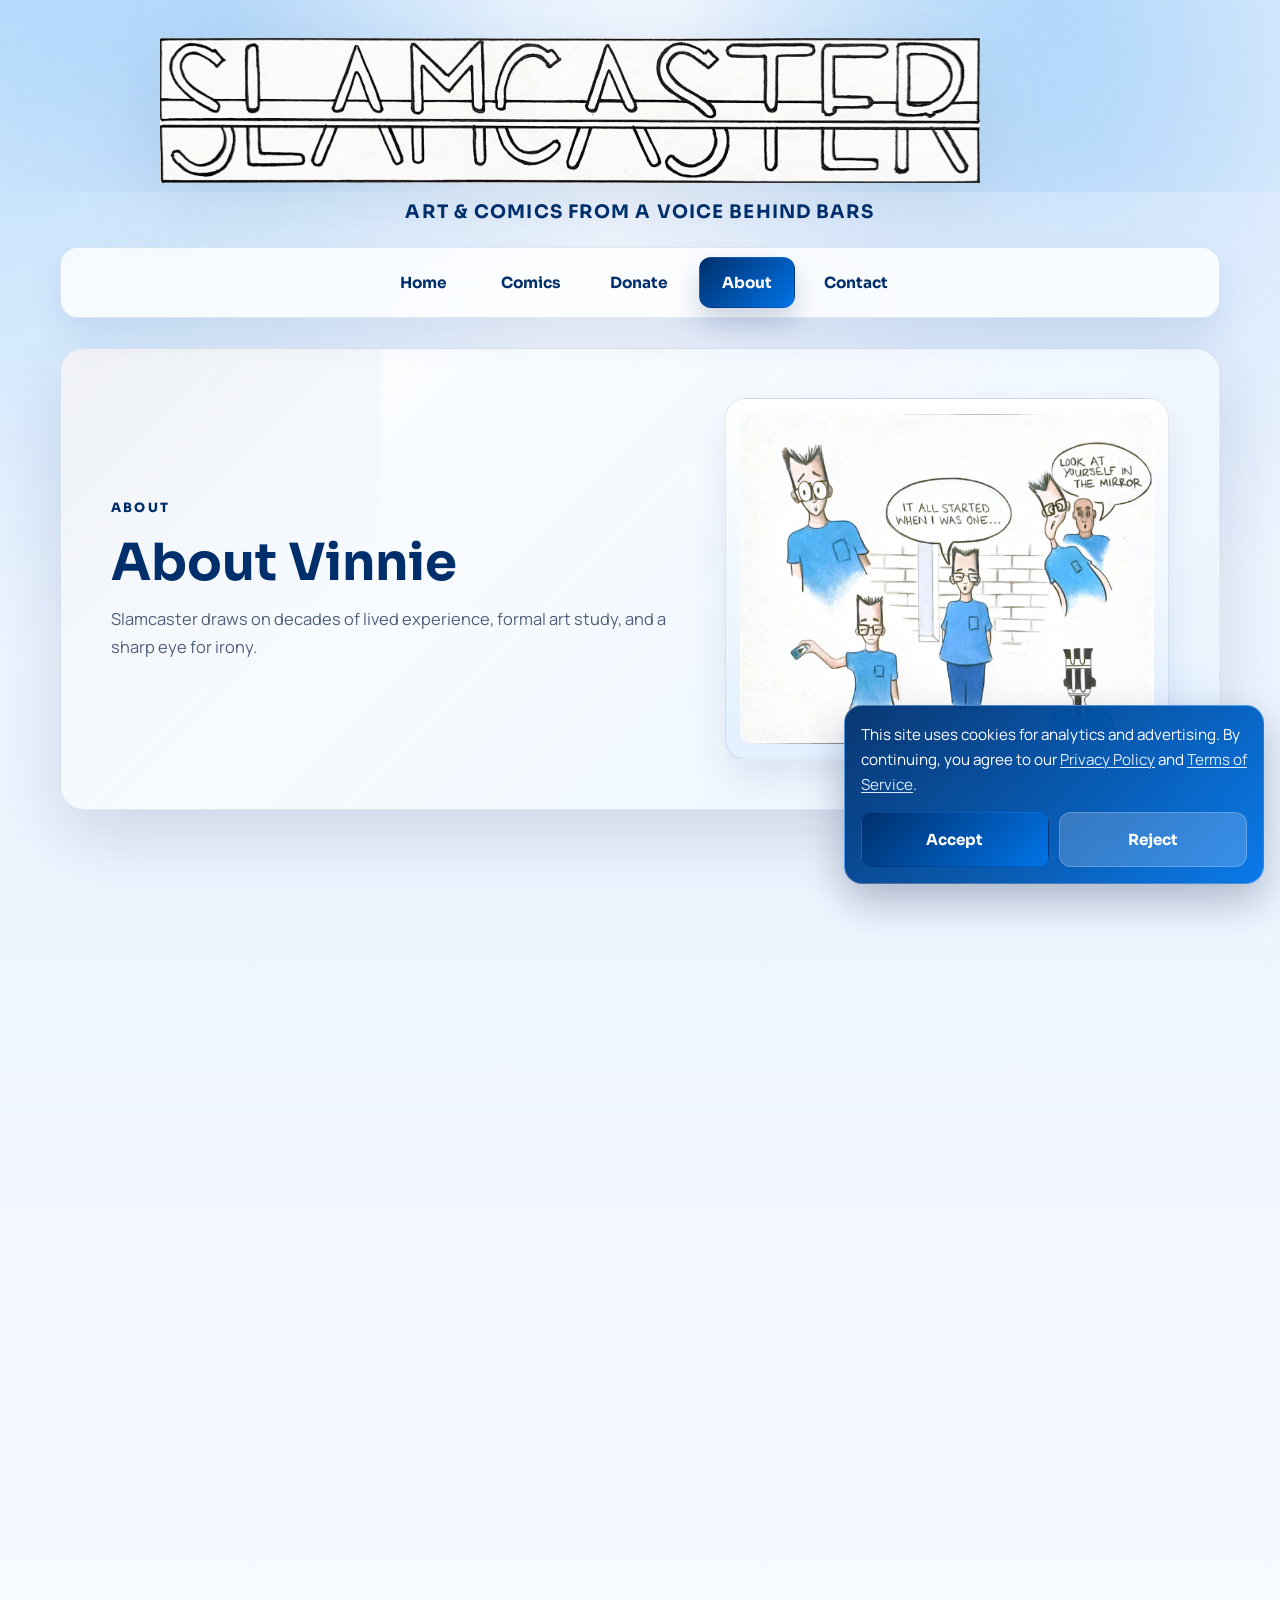
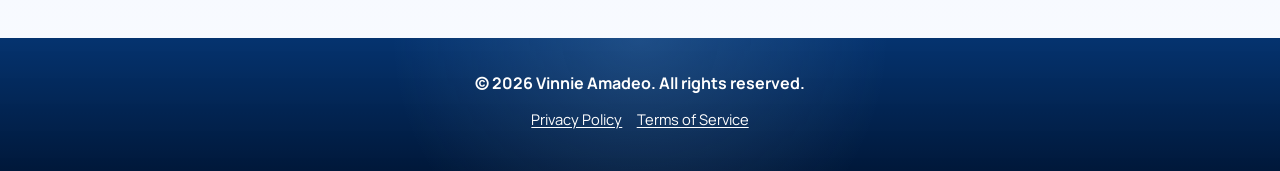
==== commit 1209bfd6: "fix about" ====
--- a/about.html
+++ b/about.html
@@ -67,7 +67,6 @@
 
         <aside class="panel visual-card" data-reveal>
           <h2 class="panel-title">Visual Identity</h2>
-          <p class="panel-subtitle">The Slamcaster logo family stays front and center in the redesign while the page layout becomes cleaner, brighter, and easier to navigate.</p>
           <div class="image-frame">
             <img src="logos/SCLOGO-vinnie-mugshot-1-min.png" alt="Vinnie Amadeo logo art" />
           </div>
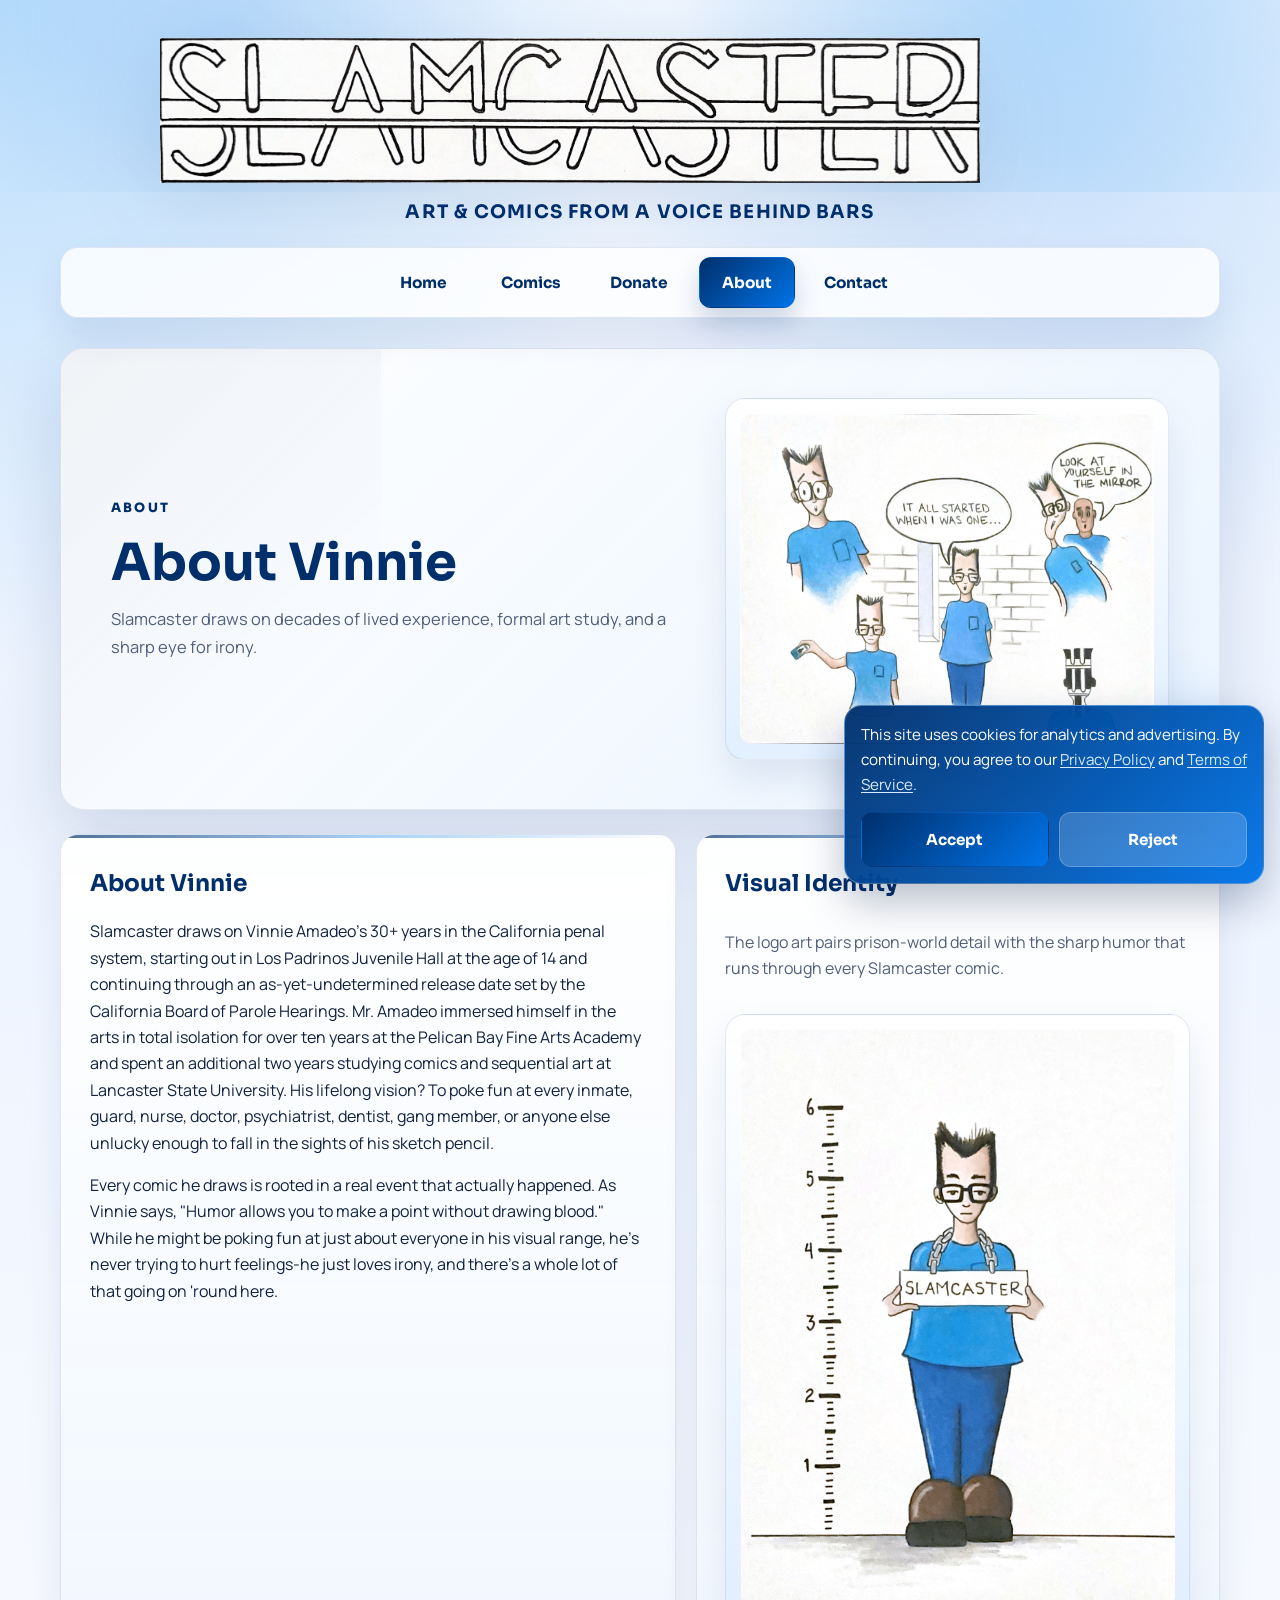
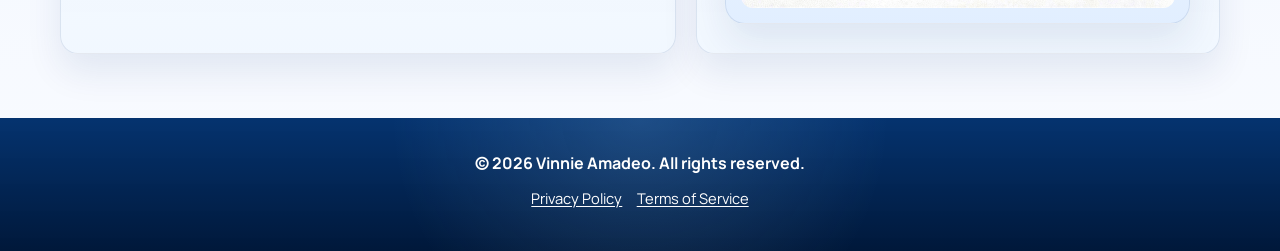
==== commit 30d36edc: "Update about.html" ====
--- a/about.html
+++ b/about.html
@@ -67,6 +67,7 @@
 
         <aside class="panel visual-card" data-reveal>
           <h2 class="panel-title">Visual Identity</h2>
+          <p class="panel-subtitle">The logo art pairs prison-world detail with the sharp humor that runs through every Slamcaster comic.</p>
           <div class="image-frame">
             <img src="logos/SCLOGO-vinnie-mugshot-1-min.png" alt="Vinnie Amadeo logo art" />
           </div>
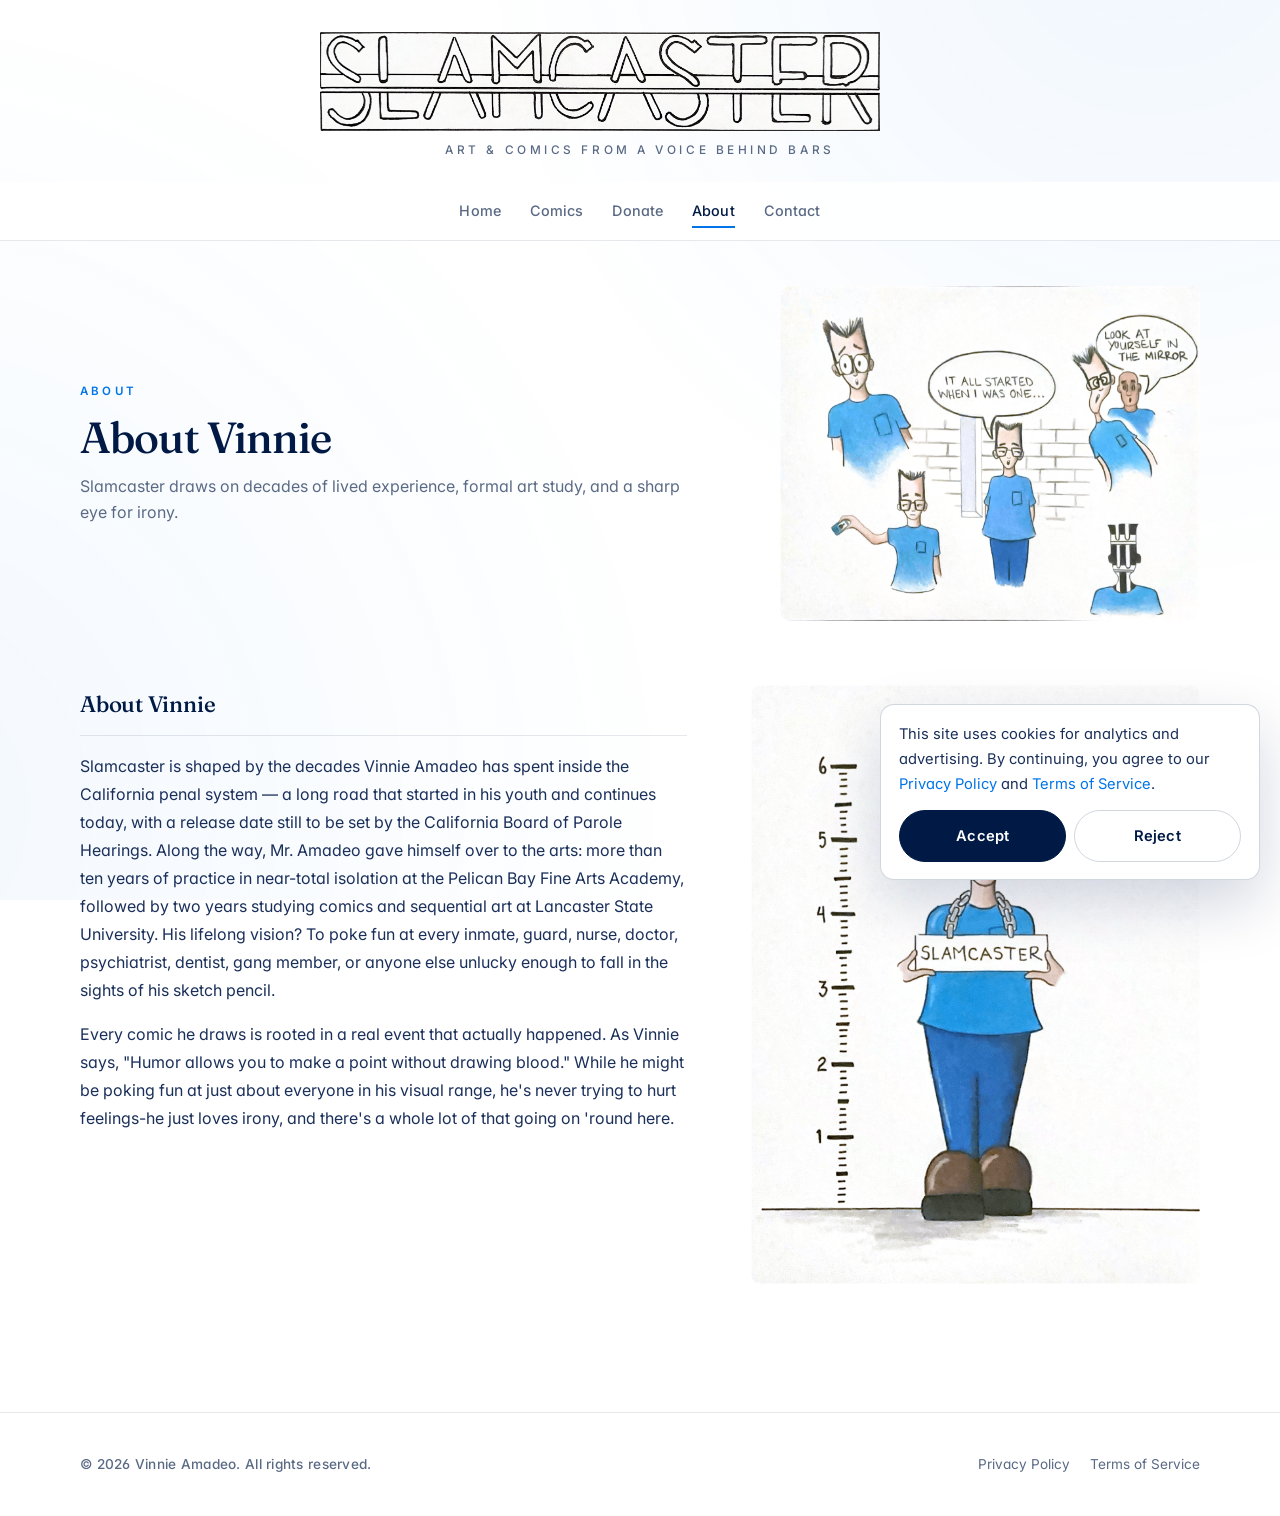
==== commit 0c4a6bfc: "visual overhaul claude 4.7" ====
--- a/about.html
+++ b/about.html
@@ -61,13 +61,11 @@
       <section class="split-layout about-layout">
         <article class="panel prose-card" data-reveal>
           <h2 class="panel-title">About Vinnie</h2>
-          <p>Slamcaster draws on Vinnie Amadeo&#39;s 30+ years in the California penal system, starting out in Los Padrinos Juvenile Hall at the age of 14 and continuing through an as-yet-undetermined release date set by the California Board of Parole Hearings. Mr. Amadeo immersed himself in the arts in total isolation for over ten years at the Pelican Bay Fine Arts Academy and spent an additional two years studying comics and sequential art at Lancaster State University. His lifelong vision? To poke fun at every inmate, guard, nurse, doctor, psychiatrist, dentist, gang member, or anyone else unlucky enough to fall in the sights of his sketch pencil.</p>
+          <p>Slamcaster is shaped by the decades Vinnie Amadeo has spent inside the California penal system &mdash; a long road that started in his youth and continues today, with a release date still to be set by the California Board of Parole Hearings. Along the way, Mr. Amadeo gave himself over to the arts: more than ten years of practice in near-total isolation at the Pelican Bay Fine Arts Academy, followed by two years studying comics and sequential art at Lancaster State University. His lifelong vision? To poke fun at every inmate, guard, nurse, doctor, psychiatrist, dentist, gang member, or anyone else unlucky enough to fall in the sights of his sketch pencil.</p>
           <p>Every comic he draws is rooted in a real event that actually happened. As Vinnie says, "Humor allows you to make a point without drawing blood." While he might be poking fun at just about everyone in his visual range, he&#39;s never trying to hurt feelings-he just loves irony, and there&#39;s a whole lot of that going on &#39;round here.</p>
         </article>
 
-        <aside class="panel visual-card" data-reveal>
-          <h2 class="panel-title">Visual Identity</h2>
-          <p class="panel-subtitle">The logo art pairs prison-world detail with the sharp humor that runs through every Slamcaster comic.</p>
+        <aside class="visual-card" data-reveal>
           <div class="image-frame">
             <img src="logos/SCLOGO-vinnie-mugshot-1-min.png" alt="Vinnie Amadeo logo art" />
           </div>
--- a/assets/css/site.css
+++ b/assets/css/site.css
@@ -1,22 +1,24 @@
-﻿@import url("https://fonts.googleapis.com/css2?family=Manrope:wght@400;500;600;700;800&family=Sora:wght@400;600;700;800&display=swap");
+@import url("https://fonts.googleapis.com/css2?family=Inter:wght@400;500;600;700;800&family=Fraunces:opsz,wght@9..144,400;9..144,500;9..144,600;9..144,700&display=swap");
 
 :root {
-  --navy: #002f6c;
-  --blue: #0074e8;
-  --sky: #90caf9;
-  --ink: #10223f;
-  --muted: #4f5f7b;
-  --surface: rgba(255, 255, 255, 0.84);
-  --surface-strong: #ffffff;
-  --surface-soft: rgba(233, 243, 255, 0.9);
-  --border: rgba(0, 47, 108, 0.1);
-  --border-strong: rgba(0, 47, 108, 0.18);
-  --shadow: 0 28px 70px rgba(0, 34, 82, 0.14);
-  --shadow-soft: 0 18px 36px rgba(0, 47, 108, 0.09);
-  --radius-xl: 24px;
-  --radius-lg: 18px;
-  --radius-md: 12px;
-  --radius-sm: 8px;
+  --navy: #001a45;
+  --navy-deep: #000d2a;
+  --ink: #0a1f47;
+  --ink-soft: #1a2f5a;
+  --muted: #5a6a85;
+  --muted-soft: #8a96ad;
+  --paper: #ffffff;
+  --paper-soft: #f4f7fc;
+  --paper-tint: #eaf1fb;
+  --accent: #0074e8;
+  --accent-strong: #0058d1;
+  --accent-soft: rgba(0, 116, 232, 0.1);
+  --surface: #ffffff;
+  --hairline: rgba(10, 31, 71, 0.1);
+  --hairline-strong: rgba(10, 31, 71, 0.18);
+  --shadow-soft: 0 14px 30px rgba(0, 28, 82, 0.08);
+  --radius-md: 10px;
+  --radius-sm: 6px;
 }
 
 *,
@@ -32,13 +34,14 @@
 body {
   margin: 0;
   min-height: 100vh;
-  font-family: "Manrope", "Trebuchet MS", sans-serif;
-  line-height: 1.65;
+  font-family: "Inter", "Trebuchet MS", system-ui, -apple-system, sans-serif;
+  font-feature-settings: "ss01", "cv11";
+  font-size: 16px;
+  line-height: 1.7;
   color: var(--ink);
-  background:
-    radial-gradient(circle at top left, rgba(144, 202, 249, 0.58), transparent 30%),
-    radial-gradient(circle at 84% 8%, rgba(0, 116, 232, 0.16), transparent 24%),
-    linear-gradient(180deg, #f3f8ff 0%, #edf4ff 42%, #f9fbff 100%);
+  background: var(--paper);
+  -webkit-font-smoothing: antialiased;
+  -moz-osx-font-smoothing: grayscale;
 }
 
 body::before {
@@ -46,11 +49,10 @@
   position: fixed;
   inset: 0;
   pointer-events: none;
-  background-image: linear-gradient(rgba(255, 255, 255, 0.28) 1px, transparent 1px),
-    linear-gradient(90deg, rgba(255, 255, 255, 0.28) 1px, transparent 1px);
-  background-size: 42px 42px;
-  mask-image: radial-gradient(circle at center, black 35%, transparent 100%);
-  opacity: 0.18;
+  background:
+    radial-gradient(circle at 90% -10%, rgba(0, 116, 232, 0.06), transparent 45%),
+    radial-gradient(circle at -10% 90%, rgba(0, 116, 232, 0.05), transparent 50%);
+  z-index: -1;
 }
 
 img {
@@ -59,18 +61,25 @@
 }
 
 a {
-  color: var(--blue);
-  text-decoration-thickness: 0.08em;
-  text-underline-offset: 0.16em;
-}
-
-a:hover {
-  text-decoration-color: currentColor;
+  color: var(--accent);
+  text-decoration: none;
+  transition: color 0.2s ease;
+}
+
+a:hover,
+a:focus-visible {
+  color: var(--accent-strong);
 }
 
 button,
 input {
   font: inherit;
+  color: inherit;
+}
+
+::selection {
+  background: var(--navy);
+  color: #ffffff;
 }
 
 .site-shell {
@@ -79,82 +88,77 @@
 }
 
 .page-width {
-  width: min(1160px, calc(100% - 2rem));
+  width: min(1120px, calc(100% - 2.5rem));
   margin: 0 auto;
 }
 
+/* Header --------------------------------------------------------------- */
 .hero-header {
-  position: relative;
-  padding: clamp(1.5rem, 3vw, 2.75rem) 0 1.2rem;
-}
-
-.hero-header::before {
-  content: "";
-  position: absolute;
-  inset: 0 0 22% 0;
-  background:
-    radial-gradient(circle at 18% 12%, rgba(0, 116, 232, 0.12), transparent 28%),
-    radial-gradient(circle at 82% 0%, rgba(144, 202, 249, 0.55), transparent 34%);
-  z-index: -1;
+  padding: clamp(1.2rem, 3vw, 2rem) 0 0.4rem;
 }
 
 .header-inner {
   display: grid;
   justify-items: center;
-  gap: 0.85rem;
+  gap: 0.55rem;
   text-align: center;
 }
 
 .brand-link {
   display: inline-flex;
-  max-width: min(960px, 100%);
+  max-width: min(640px, 100%);
 }
 
 .brand-logo {
-  width: min(100%, 820px);
+  width: min(100%, 560px);
   height: auto;
-  filter: drop-shadow(0 22px 42px rgba(0, 47, 108, 0.12));
 }
 
 .tagline {
   margin: 0;
-  color: var(--navy);
-  font-family: "Sora", "Trebuchet MS", sans-serif;
-  font-size: clamp(1rem, 1.45vw, 1.22rem);
-  font-weight: 700;
-  letter-spacing: 0.06em;
+  color: var(--muted);
+  font-family: "Inter", sans-serif;
+  font-size: 0.74rem;
+  font-weight: 500;
+  letter-spacing: 0.3em;
   text-transform: uppercase;
 }
 
+/* Navigation ----------------------------------------------------------- */
 .nav-shell {
   position: sticky;
   top: 0;
   z-index: 30;
-  padding-bottom: 0.6rem;
+  margin-top: 1rem;
+  padding: 0.5rem 0;
+  background: rgba(255, 255, 255, 0.86);
+  backdrop-filter: saturate(180%) blur(14px);
+  -webkit-backdrop-filter: saturate(180%) blur(14px);
+  border-bottom: 1px solid var(--hairline);
 }
 
 .nav-inner {
   display: flex;
   align-items: center;
   justify-content: center;
-  gap: 1rem;
-  padding: 0.6rem 1rem;
-  border: 1px solid var(--border);
-  border-radius: 18px;
-  background: rgba(255, 255, 255, 0.8);
-  backdrop-filter: blur(20px);
-  box-shadow: var(--shadow-soft);
+  gap: 0.35rem;
 }
 
 .menu-toggle {
   display: none;
-  padding: 0.7rem 1rem;
-  border: 1px solid var(--border-strong);
-  border-radius: 12px;
-  background: var(--surface-strong);
-  color: var(--navy);
-  font-weight: 800;
+  padding: 0.55rem 0.9rem;
+  border: 1px solid var(--hairline-strong);
+  border-radius: var(--radius-md);
+  background: transparent;
+  color: var(--ink);
+  font-weight: 600;
+  letter-spacing: 0.02em;
   cursor: pointer;
+}
+
+.menu-toggle:hover,
+.menu-toggle:focus-visible {
+  border-color: var(--navy);
 }
 
 .site-nav {
@@ -162,162 +166,131 @@
   flex-wrap: wrap;
   align-items: center;
   justify-content: center;
-  gap: 0.75rem;
+  gap: 0.1rem;
 }
 
 .nav-link {
+  position: relative;
   display: inline-flex;
   align-items: center;
   justify-content: center;
-  min-width: 96px;
-  padding: 0.72rem 1rem;
-  border: 1px solid transparent;
-  border-radius: 12px;
-  color: var(--navy);
+  padding: 0.55rem 0.85rem;
+  color: var(--muted);
+  font-size: 0.9rem;
+  font-weight: 500;
+  letter-spacing: 0.01em;
   text-decoration: none;
-  font-family: "Sora", "Trebuchet MS", sans-serif;
-  font-size: 0.96rem;
-  font-weight: 700;
-  transition: transform 0.2s ease, background-color 0.2s ease, color 0.2s ease,
-    box-shadow 0.2s ease;
+  transition: color 0.2s ease;
+}
+
+.nav-link::after {
+  content: "";
+  position: absolute;
+  left: 0.85rem;
+  right: 0.85rem;
+  bottom: 0.3rem;
+  height: 1px;
+  background: currentColor;
+  transform: scaleX(0);
+  transform-origin: center;
+  transition: transform 0.25s ease;
 }
 
 .nav-link:hover,
 .nav-link:focus-visible {
   color: var(--navy);
-  border-color: rgba(0, 116, 232, 0.16);
-  background: rgba(233, 243, 255, 0.92);
-  box-shadow: 0 10px 22px rgba(0, 47, 108, 0.1);
-  transform: translateY(-1px);
+}
+
+.nav-link:hover::after,
+.nav-link:focus-visible::after {
+  transform: scaleX(0.55);
 }
 
 .nav-link[aria-current="page"] {
-  color: var(--surface-strong);
-  background: linear-gradient(135deg, var(--navy), var(--blue));
-  box-shadow: 0 14px 28px rgba(0, 47, 108, 0.2);
-}
-
+  color: var(--navy);
+}
+
+.nav-link[aria-current="page"]::after {
+  transform: scaleX(1);
+  background: var(--accent);
+  height: 2px;
+}
+
+/* Page shell ----------------------------------------------------------- */
 .page {
-  padding: 1.25rem 0 3rem;
-}
-
+  padding: clamp(1.6rem, 4vw, 2.8rem) 0 clamp(2.5rem, 5vw, 4rem);
+}
+
+/* Default hero (inner pages) — section-header style ------------------- */
 .page-hero {
-  position: relative;
-  display: grid;
-  grid-template-columns: minmax(0, 1.1fr) minmax(300px, 0.85fr);
-  gap: clamp(1.4rem, 3vw, 2.4rem);
+  display: grid;
+  grid-template-columns: minmax(0, 1.25fr) minmax(260px, 0.8fr);
+  gap: clamp(1.4rem, 3.5vw, 3rem);
   align-items: center;
-  padding: clamp(1.5rem, 4vw, 3.1rem);
-  border: 1px solid var(--border);
-  border-radius: var(--radius-xl);
-  background:
-    linear-gradient(135deg, rgba(255, 255, 255, 0.97), rgba(232, 243, 255, 0.92)),
-    var(--surface-strong);
-  box-shadow: var(--shadow);
-  overflow: hidden;
-  backdrop-filter: blur(14px);
-}
-
-.page-hero::after {
-  content: "";
-  position: absolute;
-  inset: auto -8% -48% auto;
-  width: min(42vw, 420px);
-  aspect-ratio: 1;
-  border-radius: 50%;
-  background: radial-gradient(circle, rgba(0, 116, 232, 0.16), transparent 66%);
-  z-index: 0;
-}
-
-.page-hero::before {
-  content: "";
-  position: absolute;
-  inset: 0 auto 0 0;
-  width: min(42%, 320px);
-  background: linear-gradient(135deg, rgba(0, 47, 108, 0.06), transparent 75%);
-  z-index: 0;
-}
-
-.page-hero > * {
-  position: relative;
-  z-index: 1;
+  padding: 0;
+  border: 0;
+  background: transparent;
+  box-shadow: none;
 }
 
 .page-hero.hero-single {
   grid-template-columns: 1fr;
-}
-
-.home-hero {
-  align-items: stretch;
+  max-width: 720px;
 }
 
 .hero-copy {
   display: grid;
-  gap: 1rem;
+  gap: 0.85rem;
 }
 
 .eyebrow {
   margin: 0;
-  color: var(--navy);
-  font-family: "Sora", "Trebuchet MS", sans-serif;
-  font-size: 0.8rem;
-  font-weight: 800;
-  letter-spacing: 0.18em;
+  color: var(--accent);
+  font-family: "Inter", sans-serif;
+  font-size: 0.72rem;
+  font-weight: 600;
+  letter-spacing: 0.28em;
   text-transform: uppercase;
 }
 
 .page-title {
   margin: 0;
-  font-family: "Sora", "Trebuchet MS", sans-serif;
-  font-size: clamp(2rem, 4vw, 3.8rem);
+  font-family: "Fraunces", "Georgia", serif;
+  font-weight: 500;
+  font-size: clamp(1.85rem, 3.4vw, 2.75rem);
   line-height: 1.05;
+  letter-spacing: -0.02em;
   color: var(--navy);
 }
 
 .page-intro {
   margin: 0;
-  max-width: 62ch;
-  color: var(--muted);
-  font-size: 1.03rem;
+  max-width: 60ch;
+  color: var(--muted);
+  font-size: 1rem;
+  line-height: 1.6;
 }
 
 .hero-actions {
   display: flex;
   flex-wrap: wrap;
-  gap: 0.8rem;
-}
-
-.hero-media,
-.hero-logo-stack,
-.image-stack {
-  display: grid;
-  gap: 1rem;
-}
-
-.hero-showcase {
-  display: grid;
-  gap: 1rem;
-  height: 100%;
-}
-
-.hero-showcase-top {
-  display: grid;
-  grid-template-columns: minmax(0, 1.08fr) minmax(0, 0.92fr);
-  gap: 1rem;
-}
-
-.hero-logo-stack {
-  grid-template-columns: repeat(2, minmax(0, 1fr));
-}
-
+  gap: 0.55rem;
+  margin-top: 0.5rem;
+}
+
+.hero-media {
+  display: grid;
+  gap: 0.9rem;
+}
+
+/* Image presentations: no boxes ---------------------------------------- */
 .hero-logo-frame,
 .image-frame,
 .landscape-logo-frame {
-  padding: 0.9rem;
-  border: 1px solid var(--border);
-  border-radius: calc(var(--radius-lg) + 2px);
-  background: linear-gradient(180deg, rgba(255, 255, 255, 0.96), rgba(224, 238, 255, 0.92));
-  box-shadow: var(--shadow-soft);
+  padding: 0;
+  border: 0;
+  background: transparent;
+  box-shadow: none;
 }
 
 .hero-logo-frame img,
@@ -328,65 +301,211 @@
   border-radius: var(--radius-md);
 }
 
-.hero-logo-frame-tall {
-  align-self: stretch;
-}
-
-.hero-logo-frame-offset {
-  transform: translateY(1.4rem);
-}
-
-.hero-showcase-wide {
-  margin-top: 0.15rem;
-}
-
+/* Home hero — full-bleed parallax cinema ------------------------------ */
+.home-hero {
+  position: relative;
+  min-height: clamp(440px, 78vh, 680px);
+  width: 100vw;
+  margin-left: calc(50% - 50vw);
+  margin-right: calc(50% - 50vw);
+  display: grid;
+  place-items: center;
+  overflow: hidden;
+  color: #ffffff;
+  isolation: isolate;
+  border: 0;
+  background: var(--navy-deep);
+  padding: 0;
+}
+
+.home-hero::before,
+.home-hero::after {
+  content: none;
+}
+
+.home-hero-bg {
+  position: absolute;
+  inset: -15% 0;
+  background-size: cover;
+  background-position: center;
+  background-repeat: no-repeat;
+  z-index: 0;
+  transform: translate3d(0, 0, 0);
+  will-change: transform;
+}
+
+.home-hero-overlay {
+  position: absolute;
+  inset: 0;
+  background:
+    radial-gradient(ellipse at 50% 35%, rgba(0, 28, 84, 0.45) 0%, rgba(0, 13, 42, 0.92) 75%),
+    linear-gradient(180deg, rgba(0, 13, 42, 0.55) 0%, rgba(0, 13, 42, 0.95) 100%);
+  z-index: 1;
+}
+
+.home-hero-content {
+  position: relative;
+  z-index: 2;
+  width: min(1120px, calc(100% - 2.5rem));
+  padding: clamp(2.5rem, 7vw, 5rem) 0;
+  display: grid;
+  gap: 1.1rem;
+  justify-items: center;
+  text-align: center;
+  color: #ffffff;
+}
+
+.home-hero-content .eyebrow {
+  color: rgba(255, 255, 255, 0.7);
+}
+
+.home-hero-content .page-title {
+  font-size: clamp(3rem, 8.5vw, 6rem);
+  color: #ffffff;
+  letter-spacing: -0.03em;
+  text-shadow: 0 4px 30px rgba(0, 0, 0, 0.35);
+}
+
+.home-hero-content .page-intro {
+  margin: 0 auto;
+  max-width: 50ch;
+  color: rgba(255, 255, 255, 0.82);
+  font-size: clamp(1rem, 1.4vw, 1.12rem);
+}
+
+.home-hero-content .hero-actions {
+  justify-content: center;
+  margin-top: 1rem;
+}
+
+/* Hero scroll indicator */
+.home-hero-scroll {
+  position: absolute;
+  bottom: 1.4rem;
+  left: 50%;
+  transform: translateX(-50%);
+  z-index: 2;
+  color: rgba(255, 255, 255, 0.55);
+  font-size: 0.7rem;
+  font-weight: 500;
+  letter-spacing: 0.22em;
+  text-transform: uppercase;
+  display: flex;
+  flex-direction: column;
+  align-items: center;
+  gap: 0.45rem;
+  pointer-events: none;
+}
+
+.home-hero-scroll::after {
+  content: "";
+  width: 1px;
+  height: 28px;
+  background: linear-gradient(180deg, rgba(255, 255, 255, 0.55), transparent);
+}
+
+/* Home identity row — full-art display, no cropping ------------------- */
+.home-identity {
+  margin-top: clamp(2rem, 4vw, 3.5rem);
+  display: grid;
+  grid-template-columns: repeat(2, minmax(0, 1fr));
+  gap: clamp(1.5rem, 3vw, 2.5rem);
+  align-items: end;
+  justify-items: center;
+}
+
+.home-identity-item {
+  display: block;
+  width: 100%;
+  max-width: 340px;
+  transition: transform 0.35s ease, filter 0.35s ease;
+  filter: drop-shadow(0 12px 24px rgba(0, 28, 82, 0.08));
+}
+
+.home-identity-item img {
+  display: block;
+  width: 100%;
+  max-height: 360px;
+  height: auto;
+  object-fit: contain;
+  margin: 0 auto;
+}
+
+.home-identity-item:hover,
+.home-identity-item:focus-visible {
+  transform: translateY(-4px);
+  filter: drop-shadow(0 18px 32px rgba(0, 28, 82, 0.14));
+}
+
+/* Buttons (necessary boxes) ------------------------------------------- */
 .button {
   display: inline-flex;
   align-items: center;
   justify-content: center;
   gap: 0.45rem;
-  padding: 0.88rem 1.3rem;
-  border: 1px solid transparent;
-  border-radius: 12px;
-  background: linear-gradient(135deg, var(--navy), var(--blue));
-  color: var(--surface-strong);
-  font-family: "Sora", "Trebuchet MS", sans-serif;
-  font-size: 0.95rem;
-  font-weight: 700;
+  padding: 0.78rem 1.35rem;
+  border: 1px solid var(--navy);
+  border-radius: 999px;
+  background: var(--navy);
+  color: #ffffff;
+  font-family: "Inter", sans-serif;
+  font-size: 0.92rem;
+  font-weight: 600;
+  letter-spacing: 0.01em;
   text-decoration: none;
   cursor: pointer;
-  transition: transform 0.2s ease, box-shadow 0.2s ease, border-color 0.2s ease,
-    background-color 0.2s ease;
+  transition: transform 0.2s ease, background-color 0.2s ease, border-color 0.2s ease, color 0.2s ease;
 }
 
 .button:hover,
 .button:focus-visible {
+  background: var(--accent);
+  border-color: var(--accent);
+  color: #ffffff;
   transform: translateY(-1px);
-  box-shadow: 0 16px 32px rgba(0, 47, 108, 0.24);
 }
 
 .button.secondary {
-  border-color: var(--border-strong);
-  background: rgba(255, 255, 255, 0.88);
-  color: var(--navy);
-  box-shadow: none;
+  border-color: rgba(255, 255, 255, 0.35);
+  background: transparent;
+  color: #ffffff;
 }
 
 .button.secondary:hover,
 .button.secondary:focus-visible {
-  background: var(--surface-strong);
-  box-shadow: 0 12px 24px rgba(0, 47, 108, 0.12);
+  border-color: #ffffff;
+  background: rgba(255, 255, 255, 0.08);
+  color: #ffffff;
+  transform: translateY(-1px);
+}
+
+/* Inner pages keep dark-on-light secondary button */
+.page-hero:not(.home-hero) .button.secondary,
+.donate-hero .button.secondary,
+.about-hero .button.secondary {
+  border-color: var(--hairline-strong);
+  background: transparent;
+  color: var(--navy);
+}
+
+.page-hero:not(.home-hero) .button.secondary:hover,
+.donate-hero .button.secondary:hover,
+.about-hero .button.secondary:hover {
+  border-color: var(--navy);
+  background: transparent;
+  color: var(--navy);
 }
 
 .button.small {
-  padding: 0.72rem 1rem;
-  font-size: 0.88rem;
-}
-
+  padding: 0.55rem 0.95rem;
+  font-size: 0.84rem;
+}
+
+/* Section layout grids ------------------------------------------------ */
 .content-grid {
   display: grid;
-  gap: 1.25rem;
-  margin-top: 1.5rem;
+  gap: clamp(1.4rem, 3vw, 2.6rem);
+  margin-top: clamp(2.5rem, 5vw, 4rem);
 }
 
 .two-column-grid {
@@ -395,60 +514,71 @@
 
 .split-layout {
   display: grid;
-  grid-template-columns: minmax(0, 1.08fr) minmax(300px, 0.92fr);
-  gap: 1.25rem;
-  margin-top: 1.5rem;
+  grid-template-columns: minmax(0, 1.15fr) minmax(280px, 0.85fr);
+  gap: clamp(2rem, 5vw, 4.5rem);
+  margin-top: clamp(2.5rem, 5vw, 4rem);
   align-items: start;
 }
 
+/* Boxless panels ------------------------------------------------------ */
 .panel,
 .legal-article,
 .toc-card,
 .comic-archive {
-  border: 1px solid var(--border);
-  border-radius: var(--radius-lg);
-  background: linear-gradient(180deg, rgba(255, 255, 255, 0.96), rgba(240, 247, 255, 0.92));
-  box-shadow: var(--shadow-soft);
-  backdrop-filter: blur(14px);
+  border: 0;
+  border-radius: 0;
+  background: transparent;
+  box-shadow: none;
+  padding: 0;
+  backdrop-filter: none;
 }
 
 .panel {
-  padding: clamp(1.2rem, 3vw, 1.8rem);
   position: relative;
-  overflow: hidden;
 }
 
 .panel::before {
-  content: "";
-  position: absolute;
-  inset: 0 0 auto 0;
-  height: 3px;
-  background: linear-gradient(90deg, rgba(0, 47, 108, 0.92), rgba(0, 116, 232, 0.45), transparent);
-  opacity: 0.75;
+  content: none;
 }
 
 .panel-title {
   margin: 0 0 1rem;
-  font-family: "Sora", "Trebuchet MS", sans-serif;
-  font-size: clamp(1.15rem, 2vw, 1.45rem);
+  padding-bottom: 0.75rem;
+  border-bottom: 1px solid var(--hairline);
+  font-family: "Fraunces", "Georgia", serif;
+  font-weight: 500;
+  font-size: clamp(1.15rem, 1.8vw, 1.4rem);
+  letter-spacing: -0.01em;
   color: var(--navy);
 }
 
 .panel-subtitle {
-  margin: -0.35rem 0 1rem;
-  color: var(--muted);
-}
-
+  margin: -0.4rem 0 1rem;
+  color: var(--muted);
+  font-size: 0.96rem;
+}
+
+.home-panel {
+  min-height: 0;
+}
+
+.home-list-grid {
+  align-items: start;
+}
+
+/* Release lists ------------------------------------------------------- */
 .release-list {
   margin: 0;
   padding: 0;
   list-style: none;
   display: grid;
-  gap: 0.72rem;
+  gap: 0;
+  counter-reset: rl;
 }
 
 .release-list li {
   margin: 0;
+  counter-increment: rl;
 }
 
 .release-link,
@@ -456,64 +586,95 @@
   display: grid;
   grid-template-columns: auto 1fr auto;
   align-items: center;
-  gap: 0.85rem;
+  gap: 1rem;
   width: 100%;
-  padding: 0.95rem 1rem;
-  border: 1px solid rgba(0, 47, 108, 0.1);
-  border-radius: 12px;
-  background: rgba(255, 255, 255, 0.74);
+  padding: 0.9rem 0.2rem;
+  border: 0;
+  border-bottom: 1px solid var(--hairline);
+  border-radius: 0;
+  background: transparent;
   color: var(--ink);
-  font-weight: 700;
-  box-shadow: inset 0 1px 0 rgba(255, 255, 255, 0.58);
+  font-weight: 500;
+  font-size: 0.98rem;
+  letter-spacing: -0.005em;
+  box-shadow: none;
 }
 
 .release-link {
   text-decoration: none;
-  transition: transform 0.2s ease, box-shadow 0.2s ease, border-color 0.2s ease,
-    background-color 0.2s ease;
+  transition: padding-left 0.25s ease, color 0.2s ease, border-color 0.2s ease;
 }
 
 .release-link::before,
 .future-release-item::before {
-  content: "";
-  width: 0.58rem;
-  height: 0.58rem;
-  border-radius: 2px;
-  background: linear-gradient(135deg, var(--navy), var(--blue));
-  box-shadow: 0 0 0 4px rgba(0, 116, 232, 0.08);
+  content: counter(rl, decimal-leading-zero);
+  width: auto;
+  height: auto;
+  border-radius: 0;
+  background: none;
+  box-shadow: none;
+  color: var(--muted-soft);
+  font-family: "Inter", sans-serif;
+  font-size: 0.76rem;
+  font-weight: 600;
+  letter-spacing: 0.05em;
 }
 
 .release-link::after {
-  content: "\203A";
-  color: var(--blue);
-  font-size: 1.2rem;
+  content: "\2192";
+  color: var(--muted);
+  font-size: 1rem;
   line-height: 1;
+  transition: transform 0.25s ease, color 0.2s ease;
 }
 
 .release-link:hover,
 .release-link:focus-visible {
+  padding-left: 0.5rem;
+  color: var(--accent);
+  border-color: var(--hairline-strong);
+}
+
+.release-link:hover::after,
+.release-link:focus-visible::after {
   transform: translateX(4px);
-  border-color: rgba(0, 116, 232, 0.26);
-  background: rgba(246, 250, 255, 0.96);
-  box-shadow: 0 16px 28px rgba(0, 47, 108, 0.1);
+  color: var(--accent);
 }
 
 .release-link-upcoming::after {
   content: "\2197";
-  font-size: 1rem;
-}
-
-.home-panel {
-  min-height: 100%;
-}
-
-.home-list-grid {
-  align-items: stretch;
+}
+
+.future-release-list {
+  grid-template-columns: 1fr;
+}
+
+.future-release-item::after {
+  content: "Coming soon";
+  color: var(--muted-soft);
+  font-size: 0.76rem;
+  font-weight: 500;
+  letter-spacing: 0.08em;
+  text-transform: uppercase;
+}
+
+.future-release-item:target {
+  border-color: var(--accent);
+  color: var(--accent);
+}
+
+.future-release-panel {
+  margin-top: clamp(2.5rem, 5vw, 4rem);
+}
+
+/* About --------------------------------------------------------------- */
+.about-hero {
+  align-items: center;
 }
 
 .about-layout,
 .visual-card {
-  align-items: stretch;
+  align-items: start;
 }
 
 .visual-card {
@@ -528,8 +689,10 @@
 .info-card p,
 .mail-card p,
 .donate-card p {
-  margin-top: 0;
-  color: var(--ink);
+  margin: 0 0 1rem;
+  color: var(--ink-soft);
+  font-size: 1rem;
+  line-height: 1.75;
 }
 
 .prose-card p:last-child,
@@ -539,37 +702,49 @@
   margin-bottom: 0;
 }
 
+/* Contact ------------------------------------------------------------- */
 .info-grid {
   display: grid;
   grid-template-columns: repeat(2, minmax(0, 1fr));
-  gap: 1.25rem;
-  margin-top: 1.5rem;
+  gap: clamp(1.8rem, 4vw, 3.5rem);
+  margin-top: clamp(2rem, 4vw, 3.5rem);
 }
 
 .contact-link {
-  font-size: 1.1rem;
-  font-weight: 700;
+  display: inline-block;
+  font-family: "Fraunces", "Georgia", serif;
+  font-weight: 500;
+  font-size: clamp(1.15rem, 1.8vw, 1.45rem);
+  letter-spacing: -0.01em;
   word-break: break-word;
+  border-bottom: 1px solid currentColor;
+  padding-bottom: 0.1rem;
 }
 
 .mail-card address {
   margin: 0;
   font-style: normal;
-  font-size: 1.05rem;
-  line-height: 1.9;
+  font-size: 1.02rem;
+  line-height: 1.85;
+  color: var(--ink);
+}
+
+/* Donate -------------------------------------------------------------- */
+.donate-hero {
+  align-items: center;
 }
 
 .donate-layout {
   display: grid;
-  grid-template-columns: minmax(0, 1.1fr) minmax(300px, 0.9fr);
-  gap: 1.25rem;
-  margin-top: 1.5rem;
+  grid-template-columns: minmax(0, 1.1fr) minmax(280px, 0.9fr);
+  gap: clamp(2rem, 5vw, 4.5rem);
+  margin-top: clamp(2.5rem, 5vw, 4rem);
   align-items: start;
 }
 
 .donate-layout-single {
-  grid-template-columns: minmax(0, 760px);
-  justify-content: center;
+  grid-template-columns: minmax(0, 720px);
+  justify-content: start;
 }
 
 .donate-image-frame {
@@ -577,114 +752,121 @@
 }
 
 .donate-notice-card {
-  justify-self: center;
+  justify-self: start;
   width: 100%;
 }
 
 .fine-print {
   color: var(--muted);
-  font-size: 0.96rem;
-}
-
+  font-size: 0.94rem;
+}
+
+/* Legal --------------------------------------------------------------- */
 .legal-shell {
   display: grid;
-  grid-template-columns: minmax(230px, 280px) minmax(0, 1fr);
-  gap: 1.25rem;
+  grid-template-columns: minmax(220px, 260px) minmax(0, 1fr);
+  gap: clamp(2rem, 4vw, 4rem);
   align-items: start;
-  margin-top: 1.5rem;
+  margin-top: clamp(2rem, 4vw, 3.5rem);
 }
 
 .toc-card {
   position: sticky;
-  top: 6.2rem;
-  padding: 1.15rem;
+  top: 5.5rem;
+  padding: 0;
 }
 
 .toc-heading {
-  margin: 0 0 0.75rem;
-  color: var(--navy);
-  font-family: "Sora", "Trebuchet MS", sans-serif;
-  font-size: 1rem;
-  font-weight: 700;
+  margin: 0 0 0.85rem;
+  color: var(--muted);
+  font-family: "Inter", sans-serif;
+  font-size: 0.72rem;
+  font-weight: 600;
+  letter-spacing: 0.22em;
+  text-transform: uppercase;
 }
 
 .toc-list {
   display: grid;
-  gap: 0.4rem;
+  gap: 0.05rem;
 }
 
 .toc-list a {
   display: block;
-  padding: 0.55rem 0.7rem;
-  border-radius: 12px;
-  color: var(--muted);
-  font-size: 0.94rem;
-  font-weight: 700;
+  padding: 0.45rem 0 0.45rem 0.85rem;
+  color: var(--muted);
+  font-size: 0.9rem;
+  font-weight: 500;
   text-decoration: none;
-  transition: background-color 0.2s ease, color 0.2s ease;
+  border-left: 1px solid var(--hairline);
+  transition: color 0.2s ease, border-color 0.2s ease;
 }
 
 .toc-list a:hover,
 .toc-list a:focus-visible {
-  background: rgba(0, 116, 232, 0.1);
-  color: var(--navy);
+  color: var(--navy);
+  border-color: var(--navy);
 }
 
 .toc-list a.toc-sub {
-  padding-left: 1.15rem;
-  font-size: 0.88rem;
-  font-weight: 600;
+  padding-left: 1.6rem;
+  font-size: 0.85rem;
 }
 
 .legal-article {
-  padding: clamp(1.3rem, 3vw, 2rem);
+  padding: 0;
 }
 
 .legal-article h1,
 .legal-article h2,
 .legal-article h3 {
   margin-top: 0;
-  font-family: "Sora", "Trebuchet MS", sans-serif;
+  font-family: "Fraunces", "Georgia", serif;
+  font-weight: 500;
+  letter-spacing: -0.01em;
   color: var(--navy);
 }
 
 .legal-article h1 {
-  margin-bottom: 1.25rem;
-  font-size: clamp(1.8rem, 3vw, 2.5rem);
+  margin-bottom: 1.4rem;
+  font-size: clamp(1.7rem, 2.6vw, 2.2rem);
 }
 
 .legal-article h2 {
   margin-bottom: 0.7rem;
-  font-size: clamp(1.15rem, 2vw, 1.45rem);
+  font-size: clamp(1.15rem, 1.8vw, 1.4rem);
 }
 
 .legal-article h3 {
   margin-bottom: 0.55rem;
-  font-size: 1rem;
+  font-size: 1.02rem;
 }
 
 .legal-article section + section {
-  margin-top: 1.4rem;
-  padding-top: 1.4rem;
-  border-top: 1px solid rgba(0, 47, 108, 0.08);
+  margin-top: 2rem;
+  padding-top: 2rem;
+  border-top: 1px solid var(--hairline);
 }
 
 .legal-article ul {
   margin: 0 0 1rem 1.2rem;
   padding: 0;
-}
-
+  color: var(--ink-soft);
+}
+
+/* Comic archive ------------------------------------------------------- */
 .comic-archive {
-  padding: clamp(1.15rem, 3vw, 1.7rem);
-  margin-top: 1.5rem;
+  margin-top: clamp(2rem, 4vw, 3rem);
 }
 
 .archive-toolbar {
   display: grid;
   grid-template-columns: minmax(0, 1fr) auto auto;
-  gap: 0.85rem;
+  gap: 0.9rem;
   align-items: center;
-  margin-bottom: 1rem;
+  margin-bottom: clamp(1.4rem, 3vw, 2rem);
+  padding-bottom: clamp(1.2rem, 2vw, 1.4rem);
+  border-bottom: 1px solid var(--hairline);
 }
 
 .search-field {
@@ -693,64 +875,83 @@
 
 .search-field input {
   width: 100%;
-  padding: 0.92rem 1rem;
-  border: 1px solid var(--border-strong);
-  border-radius: 14px;
-  background: rgba(255, 255, 255, 0.88);
+  padding: 0.7rem 0.95rem;
+  border: 1px solid var(--hairline-strong);
+  border-radius: var(--radius-md);
+  background: var(--surface);
   color: var(--ink);
+  font-size: 0.94rem;
+  transition: border-color 0.2s ease, box-shadow 0.2s ease;
+}
+
+.search-field input::placeholder {
+  color: var(--muted-soft);
 }
 
 .search-field input:focus {
-  outline: 2px solid rgba(0, 116, 232, 0.18);
-  outline-offset: 2px;
-  border-color: rgba(0, 116, 232, 0.38);
+  outline: none;
+  border-color: var(--accent);
+  box-shadow: 0 0 0 3px var(--accent-soft);
 }
 
 .count-pill {
   display: inline-flex;
   align-items: center;
   justify-content: center;
-  min-height: 46px;
-  padding: 0.75rem 1rem;
-  border-radius: 14px;
-  background: rgba(0, 47, 108, 0.08);
-  color: var(--navy);
-  font-family: "Sora", "Trebuchet MS", sans-serif;
-  font-size: 0.9rem;
-  font-weight: 700;
+  min-height: 40px;
+  padding: 0 0.4rem;
+  border-radius: 0;
+  background: transparent;
+  color: var(--muted);
+  font-family: "Inter", sans-serif;
+  font-size: 0.82rem;
+  font-weight: 500;
+  letter-spacing: 0.04em;
+  text-transform: uppercase;
 }
 
 .toolbar-actions {
   display: flex;
   flex-wrap: wrap;
   justify-content: flex-end;
-  gap: 0.7rem;
-}
-
+  gap: 0.5rem;
+}
+
+.toolbar-actions .button.secondary {
+  border-color: var(--hairline-strong);
+  background: transparent;
+  color: var(--navy);
+}
+
+.toolbar-actions .button.secondary:hover,
+.toolbar-actions .button.secondary:focus-visible {
+  border-color: var(--navy);
+  background: transparent;
+  color: var(--navy);
+}
+
+/* Comic list rows ----------------------------------------------------- */
 .comic-grid {
   display: grid;
   grid-template-columns: repeat(2, minmax(0, 1fr));
-  gap: 1rem;
+  gap: 0 clamp(1.5rem, 3vw, 3rem);
 }
 
 .comic-card {
-  border: 1px solid rgba(0, 47, 108, 0.1);
-  border-radius: 16px;
-  background: rgba(255, 255, 255, 0.84);
-  box-shadow: 0 14px 28px rgba(0, 47, 108, 0.08);
+  border: 0;
+  border-bottom: 1px solid var(--hairline);
+  border-radius: 0;
+  background: transparent;
+  box-shadow: none;
   overflow: hidden;
-  scroll-margin-top: 7rem;
-  transition: border-color 0.2s ease, box-shadow 0.2s ease, transform 0.2s ease;
-}
-
-.comic-card.is-open {
-  border-color: rgba(0, 47, 108, 0.16);
-  box-shadow: 0 20px 38px rgba(0, 47, 108, 0.12);
-}
-
+  scroll-margin-top: 6rem;
+  transition: border-color 0.2s ease;
+}
+
+.comic-card.is-open,
 .comic-card:target {
-  border-color: rgba(0, 116, 232, 0.36);
-  box-shadow: 0 24px 42px rgba(0, 47, 108, 0.16);
+  border-color: var(--navy);
+  box-shadow: none;
 }
 
 .comic-toggle {
@@ -759,41 +960,49 @@
   align-items: center;
   justify-content: space-between;
   gap: 1rem;
-  padding: 1rem 1.1rem;
+  padding: 0.95rem 0;
   border: 0;
   background: transparent;
   color: var(--ink);
   text-align: left;
   cursor: pointer;
-  transition: background-color 0.2s ease;
+  transition: color 0.2s ease;
 }
 
 .comic-toggle:hover,
 .comic-toggle:focus-visible {
-  background: rgba(233, 243, 255, 0.7);
+  background: transparent;
+  color: var(--accent);
 }
 
 .comic-card.is-open .comic-toggle {
-  background: linear-gradient(180deg, rgba(248, 251, 255, 0.98), rgba(239, 247, 255, 0.94));
-  border-bottom: 1px solid rgba(0, 47, 108, 0.08);
+  background: transparent;
+  border-bottom: 0;
 }
 
 .comic-name {
-  font-family: "Sora", "Trebuchet MS", sans-serif;
-  font-size: 1rem;
-  font-weight: 700;
-  color: var(--navy);
+  font-family: "Fraunces", "Georgia", serif;
+  font-weight: 500;
+  font-size: 1.04rem;
+  letter-spacing: -0.005em;
+  color: inherit;
 }
 
 .comic-arrow {
   flex: 0 0 auto;
-  color: var(--blue);
-  font-size: 1rem;
-  transition: transform 0.25s ease;
+  color: var(--muted);
+  font-size: 0.76rem;
+  transition: transform 0.25s ease, color 0.2s ease;
+}
+
+.comic-toggle:hover .comic-arrow,
+.comic-toggle:focus-visible .comic-arrow {
+  color: var(--accent);
 }
 
 .comic-card.is-open .comic-arrow {
   transform: rotate(90deg);
+  color: var(--navy);
 }
 
 .comic-panel {
@@ -811,7 +1020,7 @@
 }
 
 .comic-panel-content {
-  padding: 0 1.1rem 1.1rem;
+  padding: 0 0 1.3rem;
 }
 
 .comic-actions {
@@ -820,14 +1029,14 @@
   align-items: center;
   justify-content: space-between;
   gap: 0.75rem;
-  margin-bottom: 0.9rem;
-  color: var(--muted);
-  font-size: 0.9rem;
+  margin-bottom: 1rem;
+  color: var(--muted);
+  font-size: 0.88rem;
 }
 
 .comic-link {
   display: block;
-  border-radius: 12px;
+  border-radius: var(--radius-md);
   overflow: hidden;
   box-shadow: var(--shadow-soft);
 }
@@ -835,98 +1044,92 @@
 .comic-image {
   width: 100%;
   height: auto;
-  background: var(--surface-strong);
+  background: var(--surface);
 }
 
 .empty-state {
-  margin: 0 0 1rem;
-  color: var(--muted);
-  font-weight: 700;
+  margin: 0 0 1.5rem;
+  color: var(--muted);
+  font-weight: 500;
 }
 
 .landscape-logo-frame {
-  margin-top: 1.5rem;
-}
-
-.future-release-panel {
-  margin-top: 1.25rem;
-}
-
-.future-release-list {
-  grid-template-columns: repeat(2, minmax(0, 1fr));
-}
-
-.future-release-item {
-  scroll-margin-top: 7rem;
-}
-
-.future-release-item:target {
-  border-color: rgba(0, 116, 232, 0.36);
-  background: rgba(245, 250, 255, 0.98);
-  box-shadow: 0 18px 34px rgba(0, 47, 108, 0.12);
-}
-
+  margin-top: clamp(2rem, 4vw, 3rem);
+}
+
+/* Footer -------------------------------------------------------------- */
 .site-footer {
-  margin-top: 1rem;
-  padding: 2rem 0 2.5rem;
-  background:
-    radial-gradient(circle at top center, rgba(144, 202, 249, 0.18), transparent 38%),
-    linear-gradient(180deg, rgba(0, 47, 108, 0.98), rgba(0, 24, 58, 1));
-  color: var(--surface-strong);
+  margin-top: clamp(2.5rem, 5vw, 4rem);
+  padding: clamp(2rem, 4vw, 2.5rem) 0;
+  background: transparent;
+  border-top: 1px solid var(--hairline);
+  color: var(--muted);
 }
 
 .footer-inner {
-  display: grid;
-  gap: 0.65rem;
-  justify-items: center;
-  text-align: center;
+  display: flex;
+  flex-wrap: wrap;
+  gap: 0.75rem 1.5rem;
+  justify-content: space-between;
+  align-items: center;
+  text-align: left;
 }
 
 .footer-copy {
   margin: 0;
-  font-weight: 700;
+  color: var(--muted);
+  font-size: 0.85rem;
+  font-weight: 500;
+  letter-spacing: 0.02em;
 }
 
 .footer-links {
   display: flex;
   flex-wrap: wrap;
-  justify-content: center;
-  gap: 0.9rem;
+  gap: 1.25rem;
 }
 
 .footer-links a {
-  color: var(--surface-strong);
-  font-size: 0.92rem;
-  text-decoration: underline;
-}
-
+  color: var(--muted);
+  font-size: 0.85rem;
+  text-decoration: none;
+  transition: color 0.2s ease;
+}
+
+.footer-links a:hover,
+.footer-links a:focus-visible {
+  color: var(--navy);
+}
+
+/* Cookie banner (overlay box ok) -------------------------------------- */
 .cookie-banner {
   position: fixed;
-  right: 1rem;
-  bottom: 1rem;
-  width: min(420px, calc(100% - 2rem));
-  padding: 1rem;
-  border: 1px solid rgba(255, 255, 255, 0.28);
-  border-radius: 18px;
-  background: linear-gradient(135deg, rgba(0, 47, 108, 0.96), rgba(0, 116, 232, 0.96));
-  color: var(--surface-strong);
-  box-shadow: 0 18px 42px rgba(0, 28, 68, 0.28);
+  right: 1.25rem;
+  bottom: 1.25rem;
+  width: min(380px, calc(100% - 2.5rem));
+  padding: 1.05rem 1.15rem;
+  border: 1px solid var(--hairline-strong);
+  border-radius: 14px;
+  background: var(--surface);
+  color: var(--ink);
+  box-shadow: 0 24px 60px rgba(0, 28, 82, 0.18);
   z-index: 50;
 }
 
 .cookie-banner p {
-  margin: 0 0 0.9rem;
-  font-size: 0.95rem;
+  margin: 0 0 0.85rem;
+  font-size: 0.92rem;
+  color: var(--ink-soft);
 }
 
 .cookie-banner a {
-  color: #d9ecff;
+  color: var(--accent);
 }
 
 .cookie-actions {
   display: flex;
   flex-wrap: wrap;
-  gap: 0.65rem;
+  gap: 0.5rem;
 }
 
 .cookie-actions .button {
@@ -934,11 +1137,19 @@
 }
 
 .cookie-actions .button.secondary {
-  background: rgba(255, 255, 255, 0.18);
-  border-color: rgba(255, 255, 255, 0.22);
-  color: var(--surface-strong);
-}
-
+  background: transparent;
+  border-color: var(--hairline-strong);
+  color: var(--navy);
+}
+
+.cookie-actions .button.secondary:hover,
+.cookie-actions .button.secondary:focus-visible {
+  border-color: var(--navy);
+  background: transparent;
+  color: var(--navy);
+}
+
+/* Accessibility helpers ------------------------------------------------ */
 .sr-only {
   position: absolute;
   width: 1px;
@@ -953,8 +1164,8 @@
 
 .js-ready [data-reveal] {
   opacity: 0;
-  transform: translateY(18px);
-  transition: opacity 0.45s ease, transform 0.45s ease;
+  transform: translateY(14px);
+  transition: opacity 0.55s ease, transform 0.55s ease;
 }
 
 .js-ready [data-reveal].is-visible {
@@ -962,28 +1173,47 @@
   transform: translateY(0);
 }
 
+/* Reveal animation for hero parallax content shouldn't shift the bg --- */
+.js-ready .home-hero[data-reveal] {
+  opacity: 1;
+  transform: none;
+}
+
+.js-ready .home-hero-content[data-reveal] {
+  opacity: 0;
+  transform: translateY(14px);
+  transition: opacity 0.7s ease, transform 0.7s ease;
+}
+
+.js-ready .home-hero-content[data-reveal].is-visible {
+  opacity: 1;
+  transform: none;
+}
+
+/* Legal accordions ---------------------------------------------------- */
 .legal-toolbar {
   display: grid;
   grid-template-columns: minmax(0, 1fr) auto;
-  gap: 1rem;
+  gap: 1.2rem;
   align-items: start;
-  margin-bottom: 1rem;
-  padding: 1rem;
-  border: 1px solid rgba(0, 47, 108, 0.1);
-  border-radius: 16px;
-  background: rgba(255, 255, 255, 0.78);
-  box-shadow: inset 0 1px 0 rgba(255, 255, 255, 0.55);
+  margin-bottom: 1.5rem;
+  padding: 0 0 1.2rem;
+  border: 0;
+  border-bottom: 1px solid var(--hairline);
+  border-radius: 0;
+  background: transparent;
+  box-shadow: none;
 }
 
 .legal-toolbar-main {
   display: grid;
-  gap: 0.75rem;
+  gap: 0.85rem;
 }
 
 .legal-toolbar-copy {
   margin: 0;
   color: var(--muted);
-  font-size: 0.95rem;
+  font-size: 0.94rem;
 }
 
 .legal-search {
@@ -992,20 +1222,33 @@
 
 .legal-toolbar-side {
   display: grid;
-  gap: 0.75rem;
+  gap: 0.65rem;
   justify-items: end;
 }
 
 .legal-count {
-  min-width: 118px;
+  min-width: 0;
 }
 
 .legal-toolbar-actions {
   justify-content: flex-end;
 }
 
+.legal-toolbar-actions .button.secondary {
+  border-color: var(--hairline-strong);
+  background: transparent;
+  color: var(--navy);
+}
+
+.legal-toolbar-actions .button.secondary:hover,
+.legal-toolbar-actions .button.secondary:focus-visible {
+  border-color: var(--navy);
+  background: transparent;
+  color: var(--navy);
+}
+
 .legal-article[data-legal-accordion] {
-  padding-bottom: 1.2rem;
+  padding-bottom: 0;
 }
 
 .legal-article[data-legal-accordion] > section {
@@ -1014,14 +1257,15 @@
 
 .legal-section {
   overflow: hidden;
-  border: 1px solid rgba(0, 47, 108, 0.12);
-  border-radius: 16px;
-  background: rgba(255, 255, 255, 0.78);
-  box-shadow: 0 10px 24px rgba(0, 47, 108, 0.08);
+  border: 0;
+  border-bottom: 1px solid var(--hairline);
+  border-radius: 0;
+  background: transparent;
+  box-shadow: none;
 }
 
 .legal-section + .legal-section {
-  margin-top: 0.9rem;
+  margin-top: 0;
 }
 
 .legal-section[hidden] {
@@ -1033,10 +1277,16 @@
   align-items: center;
   justify-content: space-between;
   gap: 1rem;
-  padding: 1rem 1.15rem;
+  padding: 1rem 0;
   cursor: pointer;
   list-style: none;
-  background: linear-gradient(180deg, rgba(255, 255, 255, 0.92), rgba(236, 245, 255, 0.9));
+  background: transparent;
+  transition: color 0.2s ease;
+}
+
+.legal-summary:hover,
+.legal-summary:focus-visible {
+  color: var(--accent);
 }
 
 .legal-summary::-webkit-details-marker {
@@ -1048,27 +1298,29 @@
 }
 
 .legal-summary-title {
-  color: var(--navy);
-  font-family: "Sora", "Trebuchet MS", sans-serif;
-  font-size: 0.96rem;
-  font-weight: 700;
+  font-family: "Fraunces", "Georgia", serif;
+  font-weight: 500;
+  font-size: 1.02rem;
+  letter-spacing: -0.005em;
+  color: inherit;
 }
 
 .legal-summary-meta {
   flex: 0 0 auto;
   color: var(--muted);
-  font-size: 0.82rem;
-  font-weight: 700;
-  letter-spacing: 0.04em;
+  font-size: 0.74rem;
+  font-weight: 500;
+  letter-spacing: 0.1em;
   text-transform: uppercase;
 }
 
 .legal-section[open] .legal-summary {
-  border-bottom: 1px solid rgba(0, 47, 108, 0.09);
+  border-bottom: 0;
+  color: var(--navy);
 }
 
 .legal-section-body {
-  padding: 1rem 1.15rem 1.15rem;
+  padding: 0 0 1.3rem;
 }
 
 .legal-section-body p:last-child,
@@ -1077,8 +1329,10 @@
 }
 
 .legal-section-body h3 {
-  margin-top: 1.2rem;
-}
+  margin-top: 1.3rem;
+}
+
+/* Responsive ---------------------------------------------------------- */
 @media (max-width: 980px) {
   .page-hero,
   .split-layout,
@@ -1088,18 +1342,13 @@
     grid-template-columns: 1fr;
   }
 
-  .hero-logo-stack,
-  .hero-showcase-top,
+  .home-identity,
   .future-release-list,
   .comic-grid,
   .two-column-grid {
     grid-template-columns: 1fr;
   }
 
-  .hero-logo-frame-offset {
-    transform: none;
-  }
-
   .toc-card {
     position: static;
   }
@@ -1111,16 +1360,32 @@
   .toolbar-actions {
     justify-content: flex-start;
   }
+
+  .footer-inner {
+    flex-direction: column;
+    align-items: flex-start;
+  }
+
+  .legal-toolbar {
+    grid-template-columns: 1fr;
+  }
+
+  .legal-toolbar-side {
+    justify-items: stretch;
+  }
 }
 
 @media (max-width: 700px) {
   .page-width {
-    width: min(100%, calc(100% - 1rem));
+    width: min(100%, calc(100% - 1.5rem));
+  }
+
+  .nav-shell {
+    margin-top: 0.5rem;
   }
 
   .nav-inner {
     justify-content: space-between;
-    border-radius: 16px;
   }
 
   .menu-toggle {
@@ -1129,23 +1394,57 @@
 
   .site-nav {
     position: absolute;
-    top: calc(100% + 0.6rem);
-    left: 0;
-    right: 0;
+    top: calc(100% + 0.4rem);
+    left: 1rem;
+    right: 1rem;
     display: none;
-    padding: 0.75rem;
-    border: 1px solid var(--border);
-    border-radius: 16px;
-    background: rgba(255, 255, 255, 0.96);
-    box-shadow: var(--shadow-soft);
+    flex-direction: column;
+    padding: 0.55rem;
+    border: 1px solid var(--hairline-strong);
+    border-radius: 14px;
+    background: var(--surface);
+    box-shadow: 0 20px 40px rgba(0, 28, 82, 0.14);
   }
 
   .site-nav.is-open {
-    display: grid;
+    display: flex;
   }
 
   .nav-link {
     width: 100%;
+    justify-content: flex-start;
+    padding: 0.65rem 0.85rem;
+  }
+
+  .nav-link::after {
+    display: none;
+  }
+
+  .nav-link[aria-current="page"] {
+    background: var(--paper-soft);
+    border-radius: var(--radius-md);
+  }
+
+  /* Home hero on mobile: shorter, no parallax (handled in JS) */
+  .home-hero {
+    min-height: clamp(420px, 70vh, 560px);
+  }
+
+  .home-hero-content {
+    padding: clamp(2rem, 8vw, 3rem) 1.25rem;
+    gap: 0.85rem;
+  }
+
+  .home-hero-content .page-title {
+    font-size: clamp(2.6rem, 12vw, 3.6rem);
+  }
+
+  .home-hero-content .page-intro {
+    font-size: 0.98rem;
+  }
+
+  .home-hero-scroll {
+    bottom: 0.9rem;
   }
 
   .hero-actions,
@@ -1153,18 +1452,19 @@
     flex-direction: column;
   }
 
-  .page {
-    padding-top: 0.9rem;
+  .home-hero-content .hero-actions {
+    width: 100%;
+    max-width: 320px;
+    margin-left: auto;
+    margin-right: auto;
+  }
+
+  .home-identity {
+    margin-top: clamp(2rem, 5vw, 3rem);
   }
 
   .page-hero {
-    padding: 1.25rem;
-  }
-
-  .release-link,
-  .future-release-item {
-    padding: 0.9rem 0.92rem;
-    gap: 0.7rem;
+    gap: 1.4rem;
   }
 
   .button,
@@ -1175,6 +1475,21 @@
   .comic-actions {
     align-items: flex-start;
     flex-direction: column;
+  }
+
+  .legal-summary {
+    align-items: flex-start;
+    flex-direction: column;
+    gap: 0.35rem;
+  }
+
+  .legal-summary-meta {
+    white-space: normal;
+  }
+
+  /* Bigger touch targets on inputs */
+  .search-field input {
+    padding: 0.85rem 1rem;
   }
 }
 
@@ -1189,96 +1504,82 @@
     animation: none !important;
     transition: none !important;
   }
-}
-
-
-@media (max-width: 980px) {
-  .legal-toolbar {
-    grid-template-columns: 1fr;
-  }
-
-  .legal-toolbar-side {
-    justify-items: stretch;
-  }
-
-  .legal-count {
-    width: fit-content;
-  }
-}
-
-@media (max-width: 700px) {
-  .legal-summary {
-    align-items: flex-start;
-    flex-direction: column;
-  }
-
-  .legal-summary-meta {
-    white-space: normal;
-  }
-}
-
+
+  .home-hero-bg {
+    transform: none !important;
+  }
+}
+
+/* Terms page overrides ------------------------------------------------- */
 .terms-shell {
   grid-template-columns: 1fr;
 }
 
 .terms-toc {
   position: static;
-  padding: 1rem 1.1rem;
+  padding: 0;
 }
 
 .terms-toc .toc-heading {
-  margin-bottom: 0.9rem;
+  margin-bottom: 1rem;
 }
 
 .terms-toc .toc-list {
   grid-template-columns: repeat(auto-fit, minmax(220px, 1fr));
-  gap: 0.7rem;
+  gap: 0;
 }
 
 .terms-toc .toc-list a {
   min-height: 100%;
-  padding: 0.8rem 0.9rem;
-  border: 1px solid rgba(0, 47, 108, 0.1);
-  background: rgba(255, 255, 255, 0.82);
-  color: var(--navy);
+  padding: 0.7rem 0 0.7rem 0.9rem;
+  border-left: 1px solid var(--hairline);
+  border-radius: 0;
+  background: transparent;
+  color: var(--muted);
   line-height: 1.45;
 }
 
 .terms-toc .toc-list a:hover,
 .terms-toc .toc-list a:focus-visible {
-  background: rgba(233, 243, 255, 0.96);
+  border-color: var(--navy);
+  background: transparent;
+  color: var(--navy);
 }
 
 .terms-article {
-  margin-top: 0.15rem;
+  margin-top: clamp(1.5rem, 3vw, 2.5rem);
 }
 
 .terms-article .legal-toolbar {
   position: sticky;
-  top: 5.5rem;
+  top: 5rem;
   z-index: 4;
+  background: rgba(255, 255, 255, 0.92);
+  backdrop-filter: saturate(180%) blur(14px);
+  -webkit-backdrop-filter: saturate(180%) blur(14px);
+  padding-top: 0.9rem;
 }
 
 .terms-article .legal-summary {
-  padding: 1rem 1.15rem;
+  padding: 1rem 0;
 }
 
 .terms-article .legal-summary-title {
-  font-size: 1rem;
+  font-size: 1.02rem;
 }
 
 .terms-article .legal-section-body {
-  padding: 1rem 1.15rem 1.2rem;
+  padding: 0 0 1.3rem;
 }
 
 .terms-article .legal-section-body p,
 .terms-article .legal-section-body li {
-  font-size: 0.98rem;
-  line-height: 1.72;
+  font-size: 0.96rem;
+  line-height: 1.75;
 }
 
 .terms-article .legal-section-body ul {
-  margin-top: 0.2rem;
+  margin-top: 0.4rem;
 }
 
 @media (max-width: 980px) {
